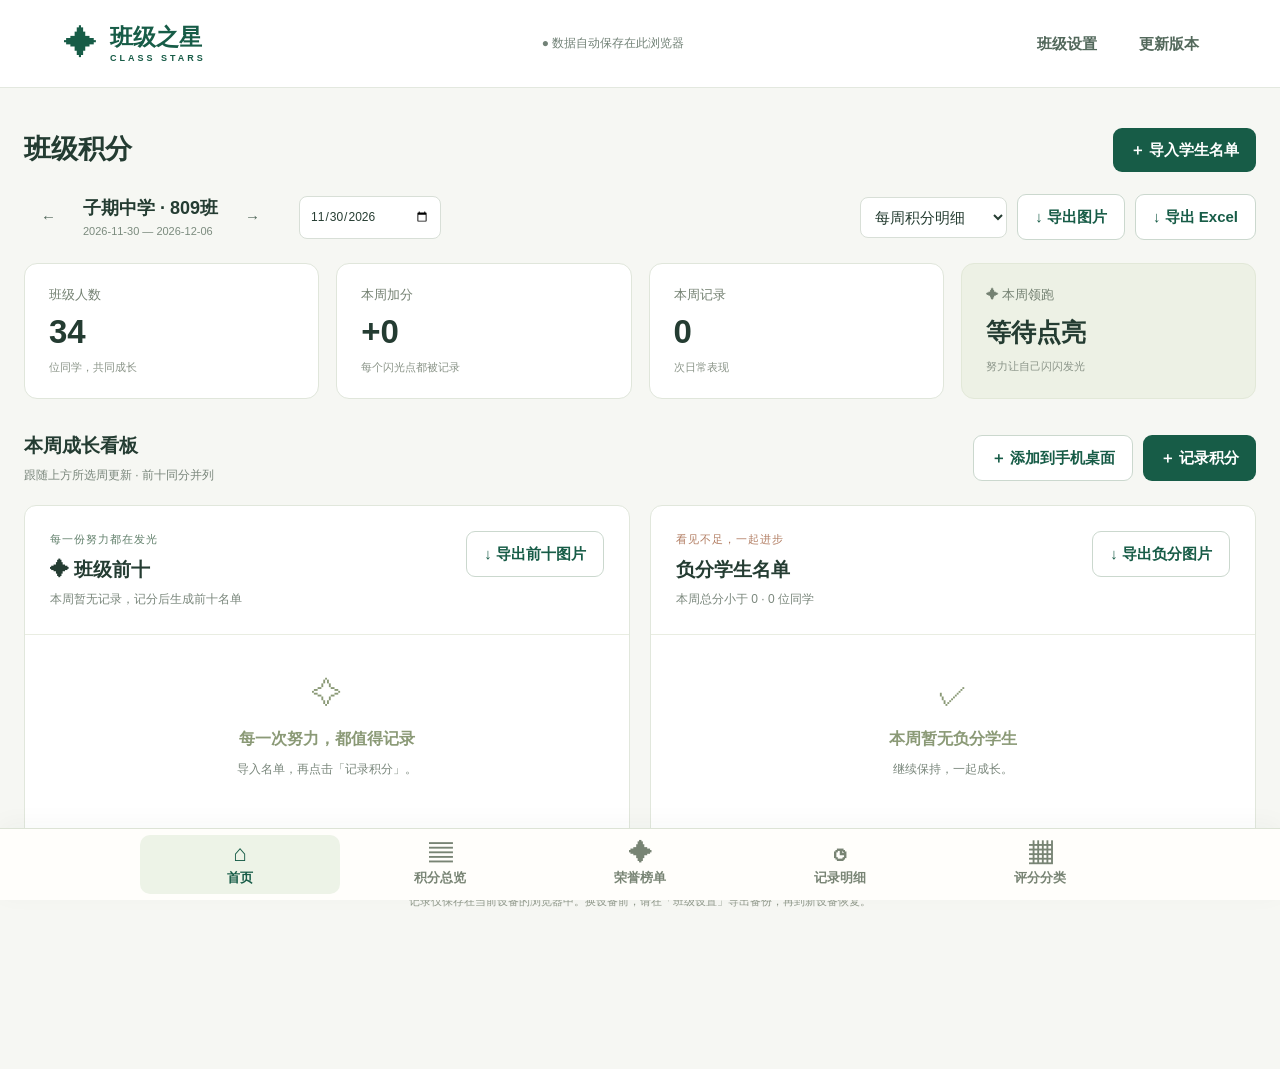
==== index.html @ a53650b5 "Refresh legacy installed pages when new worker activates" ====
<!doctype html>
<html lang="zh-CN"><head><meta charset="utf-8"><meta name="viewport" content="width=device-width, initial-scale=1, viewport-fit=cover"><meta name="theme-color" content="#175c47"><meta name="apple-mobile-web-app-capable" content="yes"><meta name="apple-mobile-web-app-status-bar-style" content="default"><link rel="manifest" href="manifest.webmanifest"><link rel="apple-touch-icon" href="icon-192.png"><link rel="icon" type="image/png" href="icon-192.png"><title>班级之星 · 每一份努力，都值得被看见</title><link rel="stylesheet" href="style.css?v=20261024-ios-update"></head><body>
<div id="pullUpdateHint" role="status" aria-live="polite" hidden>↓ 下拉更新</div><header><a class="brand" href="#">✦ <span>班级之星<small>CLASS STARS</small></span></a><div class="local">● 数据自动保存在此浏览器</div><div class="header-actions"><button id="settingsBtn" class="quiet">班级设置</button><button id="updateBtn" class="quiet" type="button" title="联网更新网站，保留本地名单与积分">更新版本</button></div></header>
<main><section class="intro intro-compact"><h1>班级积分</h1><button id="importBtn">＋ 导入学生名单</button></section>
<section class="toolbar"><div class="weekcontrol"><button id="prevWeek" class="quiet" aria-label="上一周">←</button><div><strong id="weekTitle"></strong><small id="weekRange"></small></div><button id="nextWeek" class="quiet" aria-label="下一周">→</button><input id="weekDate" type="date" aria-label="选择本周任意日期"></div><div class="exportgroup"><select id="exportType" aria-label="导出内容"><option value="table">每周积分明细</option><option value="stars">班级之星荣誉榜</option><option value="top">班级前十名单</option><option value="negative">负分学生名单</option></select><button id="exportBtn" class="outline">↓ 导出图片</button><button id="exportExcelBtn" class="outline">↓ 导出 Excel</button></div></section>


<section id="home" class="home-panel" aria-label="首页"><section class="stats"><article><span>班级人数</span><strong id="studentCount">0</strong><small>位同学，共同成长</small></article><article><span>本周加分</span><strong id="positive">+0</strong><small>每个闪光点都被记录</small></article><article><span>本周记录</span><strong id="recordCount">0</strong><small>次日常表现</small></article><article class="starstat"><span>✦ 本周领跑</span><strong id="leader">等待点亮</strong><small>努力让自己闪闪发光</small></article></section>
<div class="home-heading"><div><h2>本周成长看板</h2><p>跟随上方所选周更新 · 前十同分并列</p></div><div class="home-heading-actions"><button id="installBtn" class="outline">＋ 添加到手机桌面</button><button id="homeRecordBtn">＋ 记录积分</button></div></div>
<div class="home-grid"><article class="panel home-card"><div class="panelhead"><div><div class="eyebrow">每一份努力都在发光</div><h2>✦ 班级前十</h2><p id="topSummary"></p></div><button data-export="top" class="outline">↓ 导出前十图片</button></div><div id="homeTopList" class="home-list"></div></article>
<article class="panel home-card negative-card"><div class="panelhead"><div><div class="eyebrow">看见不足，一起进步</div><h2>负分学生名单</h2><p id="negativeSummary"></p></div><button data-export="negative" class="outline">↓ 导出负分图片</button></div><div id="homeNegativeList" class="home-list"></div></article></div>
</section><section id="scores" class="panel hidden"><div class="panelhead"><div><h2>本周积分表 <span id="rosterBadge"></span></h2><p>点击姓名记分，点击旁边的「改名」修改学生姓名</p></div><div class="actions"><input id="search" placeholder="搜索姓名或学号" aria-label="搜索学生"><button id="addRecordBtn">＋ 记一笔</button></div></div><div class="tablewrap"><table><thead><tr><th>学号</th><th>姓名</th><th>总分</th><th>周一</th><th>周二</th><th>周三</th><th>周四</th><th>周五</th><th>周末</th><th>加分明细</th></tr></thead><tbody id="scoreBody"></tbody></table></div><div id="empty" class="empty"><div>✧</div><h3>从一份名单，开启一周的成长</h3><p>导入 Excel、CSV，或直接粘贴学生名单。</p><button id="emptyImport">导入第一份名单</button><button id="demoBtn" class="quiet">先体验示例</button></div><footer>总分 = 本周所有加分与扣分之和 · 每周从 0 分开始，历史记录保留</footer></section>
<section id="ranking" class="panel hidden"><div class="panelhead"><div><h2>✦ 每周闪光时刻</h2><p>按总分评选，同分并列，获奖人数可在班级设置中调整。</p></div></div><div id="rankList" class="ranklist"></div></section>
<section id="history" class="panel hidden"><div class="panelhead"><div><h2>每一笔，都有迹可循</h2><p>本周全部记录；录入有误时可以删除后重新填写。</p></div></div><div id="historyList"></div></section>
<section id="rules" class="panel hidden"><div class="panelhead"><div><h2>让每次记录都有依据</h2><p>以下为建议分类，图片中不明确的简称未作推断。您可以自由修改。</p></div><button id="newRule">＋ 添加分类</button></div><div id="ruleList" class="rulelist"></div></section>
<nav class="bottom-nav" aria-label="主导航"><button class="active" data-tab="home" aria-current="page"><span aria-hidden="true">⌂</span>首页</button><button data-tab="scores"><span aria-hidden="true">▤</span>积分总览</button><button data-tab="ranking"><span aria-hidden="true">✦</span>荣誉榜单</button><button data-tab="history"><span aria-hidden="true">◷</span>记录明细</button><button data-tab="rules"><span aria-hidden="true">▦</span>评分分类</button></nav><p class="footnote">班级之星 · 让优秀被看见，让进步被鼓励<br>记录仅保存在当前设备的浏览器中。换设备前，请在「班级设置」导出备份，再到新设备恢复。</p></main>
<dialog id="importDialog"><form method="dialog"><div class="modalhead"><h2>导入学生名单</h2><button class="quiet" value="cancel" aria-label="关闭">✕</button></div></form><p>支持 .xlsx、.csv、.txt；前两列为「学号、姓名」。也可每行只写一个姓名，自动生成学号。</p><label class="filebox">↑ 选择名单文件<input id="rosterFile" type="file" accept=".xlsx,.csv,.txt"></label><button id="templateBtn" class="quiet">下载 CSV 模板（Excel 可打开）</button><label>或直接粘贴名单<textarea id="rosterText" rows="7" placeholder="学号,姓名&#10;1,张同学&#10;2,李同学"></textarea></label><div id="importPreview" class="hint">相同学号、姓名将跳过；相同学号不同姓名会提示冲突。</div><button id="confirmImport" class="full">确认导入（追加名单）</button></dialog>
<dialog id="recordDialog"><form id="recordForm"><div class="modalhead"><h2>记录一次成长</h2><button type="button" class="quiet close">✕</button></div><label>学生<select id="recordStudent" required></select></label><div class="formrow"><label>记录日期<input id="recordDate" type="date" required></label><label>评分分类<select id="recordRule" required></select></label></div><label>分数（正数加分，负数扣分）<input id="recordPoints" type="number" min="-100" max="100" step="1" required></label><label>备注（可选）<input id="recordNote" maxlength="100" placeholder="例如：主动帮助同学整理教室"></label><button class="full" type="submit">保存记录</button></form></dialog>
<dialog id="settingsDialog"><form id="settingsForm"><div class="modalhead"><h2>班级设置与备份</h2><button type="button" class="quiet close">✕</button></div><label>班级名称<input id="className" maxlength="30" required></label><label>导出表格标题（可选）<input id="tableTitle" maxlength="50" placeholder="班级之星评比（第7周）"></label><label>本周获奖名额（同分并列，可能多于名额）<input id="winnerCount" type="number" min="1" max="100" required></label><button type="submit" class="full">保存设置</button></form><hr><h3>默认学生名单</h3><p>已内置班级 34 位学生。按学号更新姓名、补充缺少学生，保留已有积分和名单外学生。</p><button id="applyDefaultsBtn" type="button" class="outline">应用默认名单（保留积分）</button><hr><h3>把成长记录好好保存</h3><p>备份包含学生、分类和全部历史记录。恢复备份会替换当前浏览器的数据。</p><div class="actions"><button id="backupBtn" class="outline">导出备份</button><label class="button outline">恢复备份<input id="restoreFile" type="file" accept=".json" hidden></label></div></dialog>
<dialog id="ruleDialog"><form id="ruleForm"><div class="modalhead"><h2>评分分类</h2><button type="button" class="quiet close">✕</button></div><input type="hidden" id="ruleId"><label>分类名称<input id="ruleName" required maxlength="20"></label><label>表格简称<input id="ruleShort" required maxlength="6"></label><label>默认分数<input id="rulePoints" type="number" min="-100" max="100" step="1" required></label><button class="full">保存分类</button></form></dialog>
<dialog id="renameDialog"><form id="renameForm"><div class="modalhead"><h2>修改学生姓名</h2><button type="button" class="quiet close" aria-label="关闭改名">✕</button></div><input id="renameId" type="hidden"><p id="renameStudentInfo"></p><label>新姓名<input id="renameName" maxlength="30" required autocomplete="off"></label><p class="hint">只修改姓名，学号与全部历史积分记录保留。</p><button class="full" type="submit">保存姓名</button></form></dialog><dialog id="installDialog" aria-labelledby="installTitle"><div class="modalhead"><h2 id="installTitle">添加到手机桌面</h2><button type="button" class="quiet close" aria-label="关闭安装指引">×</button></div><button id="installNativeBtn" class="full" hidden>安装班级之星</button><p id="installHint">安装后，可从手机桌面直接打开。首次联网加载后支持离线使用。</p><h3>iPhone / iPad</h3><p>在 Safari 打开本站 → 点击「分享」→「添加到主屏幕」→「添加」。部分新版浏览器也在分享菜单中提供此入口。</p><h3>安卓手机</h3><p>在 Chrome 或 Edge 打开本站，点击上方安装按钮；如果没有安装按钮，打开浏览器菜单，选择「安装应用」或「添加到主屏幕」。微信内请先选择「在浏览器打开」。</p><p class="hint">本地数据不会自动跨浏览器同步；如安装后名单或积分为空，请从原浏览器导出备份，再在桌面应用中恢复。</p></dialog><dialog id="imageDialog" aria-labelledby="imageDialogTitle"><div class="image-dialog-header"><h2 id="imageDialogTitle">图片已生成</h2><button id="imageCloseBtn" type="button" aria-label="关闭导出窗口" title="关闭">×</button></div><div class="image-dialog-content"><p>点击下载；手机也可以长按图片保存。</p><a id="imageDownload" class="button" download="班级之星.png">下载 PNG 图片</a><div id="imagePages"></div></div></dialog><div id="toast" role="status"></div><script src="core.js?v=20261024-ios-update"></script><script src="app.js?v=20261024-ios-update"></script></body></html>
---- style.css ----
*{box-sizing:border-box}body{margin:0;background:#f6f7f3;color:#243c32;font:15px/1.6 -apple-system,BlinkMacSystemFont,"Segoe UI","Microsoft YaHei",sans-serif}button,input,select,textarea{font:inherit}button,.button{border:0;border-radius:9px;padding:10px 17px;background:#175c47;color:white;cursor:pointer;text-decoration:none;display:inline-block;font-weight:600}button:hover,.button:hover{filter:brightness(.94)}button:focus-visible,a:focus-visible{outline:3px solid #d1ac4e;outline-offset:3px}button.quiet{background:transparent;color:#52685b}.outline{background:white;color:#175c47;border:1px solid #cbd8ce}input,select,textarea{border:1px solid #d8dfd7;background:white;color:#263d32;border-radius:8px;padding:10px;max-width:100%}input:focus,textarea:focus,select:focus{outline:2px solid #77a58f}header{height:88px;display:flex;align-items:center;gap:30px;background:#fff;border-bottom:1px solid #e3e8df;padding:0 max(5%,calc((100vw - 1320px)/2))}.brand{font-size:34px;color:#175c47;display:flex;align-items:center;gap:12px;text-decoration:none;line-height:1.3}.brand span{font-size:23px;font-weight:750;white-space:nowrap}.brand small{font-size:9px;display:block;letter-spacing:3px}.local{margin-left:auto;font-size:12px;color:#728277}main{max-width:1320px;margin:auto;padding:40px 24px}.intro{display:flex;justify-content:space-between;align-items:center;gap:16px;margin-bottom:30px}.eyebrow{font-size:12px;letter-spacing:2px;color:#62806c}h1{font-size:34px;letter-spacing:-1px;line-height:1.4;margin:10px 0}h1 span{color:#bb9848;margin-left:20px}p{color:#7a877c;margin:5px 0 12px}.toolbar{display:flex;align-items:center;justify-content:space-between;margin-bottom:23px;gap:14px}.weekcontrol,.exportgroup,.actions{display:flex;align-items:center;gap:10px}.weekcontrol strong{display:block;font-size:18px}.weekcontrol small{display:block;color:#7b8b7e;font-size:11px}.weekcontrol input{width:142px;font-size:12px;margin-left:12px}.stats{display:grid;grid-template-columns:repeat(4,1fr);gap:17px;margin-bottom:32px}.stats article{border:1px solid #e0e6db;background:white;border-radius:13px;padding:21px 24px;display:flex;flex-direction:column}.stats span{font-size:13px;color:#748172}.stats strong{font-size:33px;line-height:1.6}.stats small{color:#8a9488;font-size:11px}.stats .starstat{background:#edf1e5;border-color:#e2e8d8}.starstat strong{font-size:25px;padding:6px 0}nav{display:flex;gap:25px;margin-bottom:0;border-bottom:1px solid #dce3d6}nav button{background:none;color:#7a8678;border-radius:0;padding:14px 3px;border-bottom:3px solid transparent}nav button.active{color:#175c47;border-bottom-color:#175c47}.panel{background:white;border:1px solid #e1e7dc;border-radius:0 0 12px 12px;min-height:330px;overflow:hidden}.panelhead{padding:25px;display:flex;align-items:center;justify-content:space-between;gap:14px}h2{font-size:19px;margin:0 0 5px}.panelhead p{font-size:12px;margin:0}.panelhead input{width:195px;font-size:13px}h2 span{font-size:11px;font-weight:400;color:#849080;margin-left:8px}.tablewrap{overflow:auto}table{border-collapse:collapse;width:100%;font-size:13px;min-width:930px;text-align:left}th{background:#f5f7f1;color:#7b8878;font-size:12px;white-space:nowrap;font-weight:500}th,td{padding:15px 13px;border-bottom:1px solid #eef0e9}td:first-child{color:#8b9387}td:nth-child(2){white-space:nowrap}td:nth-child(3){font-size:17px;font-weight:700;background:#f8faf4}.score-name{background:transparent;padding:0;color:#2c4938}.plus{color:#278361}.minus{color:#c06d54}.event{display:block;font-size:11px;max-width:170px}.empty{text-align:center;padding:40px 15px 60px}.empty>div{font-size:46px;color:#bd9e4b}.empty h3{font-size:18px}.empty p{font-size:13px;margin-bottom:23px}footer{font-size:11px;color:#8b9684;padding:17px 25px}.footnote{text-align:center;margin:27px 0;font-size:11px;line-height:2;color:#90998b}.hidden{display:none!important}.ranklist{display:grid;grid-template-columns:repeat(3,1fr);gap:18px;padding:0 25px 25px}.rankcard{padding:25px;background:#f6f7ef;border:1px solid #e7e8d7;border-radius:12px}.rankcard .medal{color:#b28e35;font-size:25px}.rankcard strong{display:block;font-size:23px}.rankcard small{color:#85917c}.historyrow{padding:16px 25px;border-top:1px solid #eef0e9;display:flex;align-items:center;gap:12px}.historyrow .detail{flex:1}.historyrow small{display:block;color:#87907e}.rulelist{display:grid;grid-template-columns:repeat(3,1fr);gap:13px;padding:0 25px 25px}.rulecard{border:1px solid #e1e6d8;padding:15px;border-radius:9px;display:flex;justify-content:space-between;align-items:center}.rulecard small{display:block;color:#7d8974}dialog{border:1px solid #dce3d5;border-radius:17px;padding:28px;width:min(520px,calc(100% - 24px));color:#2c4233;box-shadow:0 20px 90px #142b3133;max-height:90dvh;overflow:auto}dialog::backdrop{background:#14281c66;backdrop-filter:blur(3px)}dialog p{font-size:13px}.modalhead{display:flex;align-items:center;justify-content:space-between;margin-bottom:16px}label{display:block;font-size:13px;margin-bottom:15px}label input:not([type=file]),label select,label textarea{display:block;width:100%;margin-top:6px}.formrow{display:grid;grid-template-columns:1fr 1fr;gap:12px}.full{width:100%;margin-top:12px}.filebox{border:1px dashed #9cb09b;background:#f4f7ef;padding:20px;border-radius:10px;color:#175c47}.filebox input{display:block;margin-top:8px;width:100%;font-size:12px}.hint{font-size:12px;color:#7d8c73}hr{border:0;border-top:1px solid #e1e7dc;margin:25px 0}#toast{position:fixed;bottom:24px;left:50%;transform:translateX(-50%);background:#203f30;color:white;padding:13px 22px;border-radius:10px;display:none;z-index:20;font-size:13px;max-width:90%}#imageDialog{width:min(1000px,calc(100% - 24px))}#imagePages img{display:block;width:100%;margin:18px 0;border:1px solid #e3e8dd}#imagePages a{display:inline-block;margin-bottom:12px;color:#175c47}@media(max-width:760px){header{height:72px;padding:0 18px;gap:10px}.brand{font-size:28px}.brand span{font-size:19px}.local{display:none}header>button{margin-left:auto}main{padding:26px 14px}.intro{align-items:flex-start;flex-direction:column}h1{font-size:27px}.intro>button{width:100%}.toolbar{align-items:stretch;flex-direction:column}.weekcontrol{justify-content:space-between}.weekcontrol input{margin-left:0;width:134px}.exportgroup>*{flex:1}.stats{grid-template-columns:1fr 1fr;gap:10px;margin-bottom:18px}.stats article{padding:16px}.stats strong{font-size:28px}.starstat strong{font-size:21px}nav{justify-content:space-between;gap:8px}nav button{font-size:13px}.panelhead{padding:20px 16px;align-items:stretch;flex-direction:column}.panelhead .actions input{flex:1;min-width:0}.actions>button{white-space:nowrap}th,td{padding:12px 10px}.ranklist,.rulelist{grid-template-columns:1fr;padding:0 16px 16px}.historyrow{padding:14px 16px;font-size:13px}.footnote{font-size:10px}dialog{padding:20px}}

/* Bottom navigation and weekly homepage */
body{padding-bottom:calc(90px + env(safe-area-inset-bottom,0px))}.panel{border-radius:12px}.bottom-nav{position:fixed;bottom:0;left:0;right:0;z-index:8;display:grid;grid-template-columns:repeat(5,minmax(0,1fr));gap:0;background:#fffefb;border:0;border-top:1px solid #dce3d6;box-shadow:0 -5px 24px #263d3209;padding:6px max(14px,calc((100vw - 1000px)/2)) calc(6px + env(safe-area-inset-bottom,0px));margin:0}.bottom-nav button{display:flex;flex-direction:column;align-items:center;gap:1px;border:0;border-radius:10px;font-size:13px;min-height:58px;padding:5px 2px;white-space:nowrap;color:#788474}.bottom-nav button span{font-size:23px;line-height:1.2}.bottom-nav button.active{background:#edf3e7;color:#175c47;border:0}.home-heading{display:flex;align-items:center;justify-content:space-between;gap:12px;margin-bottom:20px}.home-heading p{font-size:12px;margin:0}.home-grid{display:grid;grid-template-columns:1fr 1fr;gap:20px}.home-card .panelhead{align-items:flex-start;flex-wrap:wrap;border-bottom:1px solid #e9ede2}.home-card h2{margin-top:6px}.home-card .eyebrow{letter-spacing:1px;font-size:11px}.negative-card .eyebrow{color:#b17c61}.home-list{padding:0 24px 14px}.home-student{display:flex;align-items:center;gap:16px;padding:15px 0;border-bottom:1px solid #eef0e7}.home-student:last-child{border:0}.home-student>div{min-width:0;flex:1}.home-student>div strong{display:block;overflow-wrap:anywhere}.home-student small{display:block;font-size:11px;color:#8a9480;font-weight:400}.list-position{font-size:17px;font-weight:700;color:#ac8c40;min-width:27px}.list-score{font-size:25px;display:flex;align-items:baseline;gap:5px}.home-empty{text-align:center;padding:35px 10px;color:#8b9a77;font-size:30px}.home-empty h3{font-size:16px;margin:8px 0}.home-empty p{font-size:12px}.rename-link{display:block;background:none;color:#77906c;font-size:11px;font-weight:400;padding:4px 0;min-height:30px}.home-heading button{white-space:nowrap}#toast{bottom:calc(92px + env(safe-area-inset-bottom,0px))}dialog button{min-height:42px}
@media(max-width:760px){.home-grid{grid-template-columns:1fr;gap:16px}.home-heading{align-items:flex-start}.home-heading h2{font-size:18px}.home-heading button{font-size:13px;padding:10px 12px}.home-card .panelhead{flex-direction:row;align-items:flex-start}.home-card .panelhead button{font-size:12px;padding:9px 12px}.home-list{padding:0 17px 12px}.bottom-nav button{font-size:11px}.bottom-nav button span{font-size:22px}input,select,textarea{font-size:16px}.weekcontrol{flex-wrap:wrap;gap:5px}.weekcontrol>div{flex:1;min-width:0}.weekcontrol strong{font-size:16px;overflow-wrap:anywhere}.weekcontrol input{width:133px;min-height:42px}.exportgroup select{min-width:0}.stats strong{overflow-wrap:anywhere}.formrow{grid-template-columns:1fr}header .quiet{font-size:13px}.panelhead .actions{flex-wrap:wrap}.panelhead .actions input{width:100%;flex-basis:100%}.home-card .panelhead p{max-width:250px}}
@media(max-width:380px){.weekcontrol input{width:100%;margin-top:7px}.home-card .panelhead{flex-direction:column}.intro h1{font-size:24px}.bottom-nav{padding-left:6px;padding-right:6px}.stats article{padding:12px}}
/* Keep the export close button visible while long result images scroll. */
#imageDialog{padding:0;overflow:hidden;max-height:90vh;max-height:90dvh}
#imageDialog[open]{display:flex;flex-direction:column}
.image-dialog-header{display:flex;align-items:center;justify-content:space-between;gap:16px;flex:none;padding:12px 16px 12px 24px;background:#fffefb;border-bottom:1px solid #dce3d6}
.image-dialog-header h2{margin:0;min-width:0}
#imageCloseBtn{display:flex;align-items:center;justify-content:center;flex:none;width:44px;height:44px;min-width:44px;padding:0;background:#edf2e7;color:#244632;border:1px solid #d4dfcc;border-radius:50%;font-size:30px;line-height:1;touch-action:manipulation}
#imageCloseBtn:hover{background:#dce7d3}
.image-dialog-content{padding:20px 24px;min-height:0;overflow-y:auto;overscroll-behavior:contain;-webkit-overflow-scrolling:touch}
@media(max-width:760px){.image-dialog-header{padding:10px 12px 10px 18px}.image-dialog-content{padding:16px}.image-dialog-header h2{font-size:18px}}

.home-heading-actions{display:flex;gap:10px;flex-wrap:wrap;justify-content:flex-end}.home-heading-actions button{white-space:normal}#installNativeBtn[hidden]{display:none}#installDialog h3{font-size:15px;margin:18px 0 6px}#installDialog p{line-height:1.8}@media(max-width:760px){.home-heading{flex-wrap:wrap}.home-heading-actions{width:100%;display:grid;grid-template-columns:1fr 1fr}.home-heading-actions button{font-size:13px;padding:10px 8px}}
.intro-compact{margin-bottom:22px}.intro-compact h1{font-size:27px;margin:0;letter-spacing:0}@media(max-width:760px){.intro-compact{flex-direction:row;align-items:center;gap:12px}.intro-compact h1{font-size:23px;white-space:nowrap}.intro-compact>button{width:auto;padding:10px 12px;font-size:13px}}

.exportgroup{flex-wrap:wrap}.exportgroup button{white-space:nowrap}button:disabled{opacity:.6;cursor:wait}@media(max-width:760px){.exportgroup select{flex-basis:100%;width:100%}.exportgroup button{flex:1}}

.header-actions{display:flex;align-items:center;gap:8px;margin-left:auto;flex-shrink:0}.header-actions button{white-space:nowrap;min-height:44px}@media(max-width:760px){header{gap:6px;padding:0 12px}.header-actions{gap:0}.header-actions button{font-size:12px;padding:8px}.brand{gap:6px}.brand span{font-size:18px}}

html{overscroll-behavior-y:contain}#pullUpdateHint{position:fixed;top:max(12px,env(safe-area-inset-top));left:50%;transform:translateX(-50%);z-index:25;padding:10px 20px;border:1px solid #d8dfd7;border-radius:24px;background:#fff;color:#175c47;box-shadow:0 3px 15px #203f3020;font-size:14px;pointer-events:none;white-space:nowrap}#pullUpdateHint[hidden]{display:none}
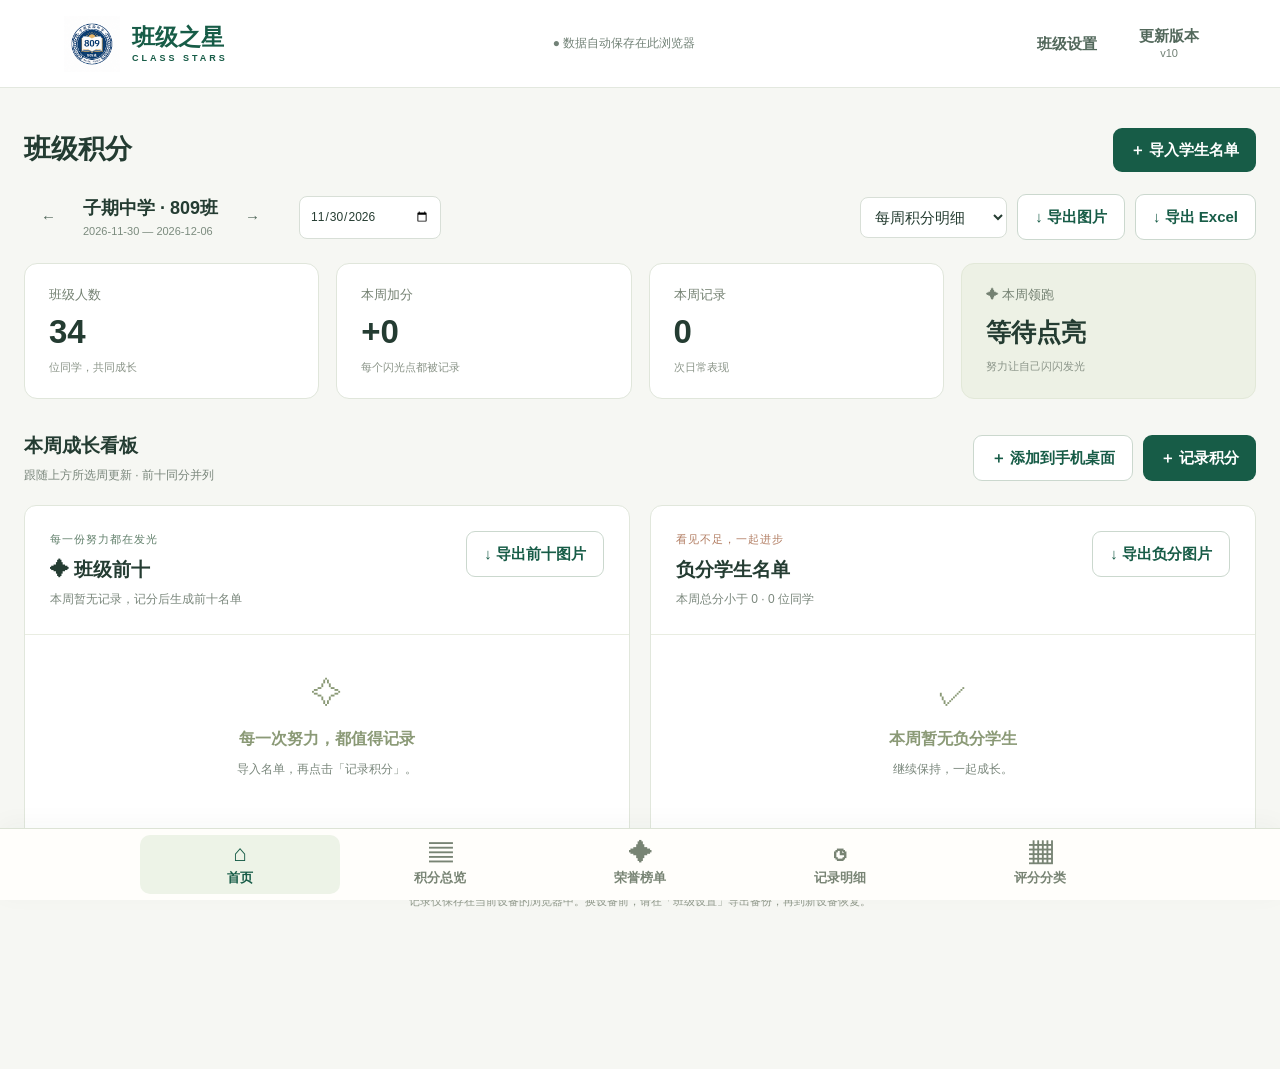
==== commit ef27301c: "Replace branding with class 809 emblem and display v10" ====
--- a/index.html
+++ b/index.html
@@ -1,6 +1,6 @@
 <!doctype html>
-<html lang="zh-CN"><head><meta charset="utf-8"><meta name="viewport" content="width=device-width, initial-scale=1, viewport-fit=cover"><meta name="theme-color" content="#175c47"><meta name="apple-mobile-web-app-capable" content="yes"><meta name="apple-mobile-web-app-status-bar-style" content="default"><link rel="manifest" href="manifest.webmanifest"><link rel="apple-touch-icon" href="icon-192.png"><link rel="icon" type="image/png" href="icon-192.png"><title>班级之星 · 每一份努力，都值得被看见</title><link rel="stylesheet" href="style.css?v=20261024-ios-update"></head><body>
-<div id="pullUpdateHint" role="status" aria-live="polite" hidden>↓ 下拉更新</div><header><a class="brand" href="#">✦ <span>班级之星<small>CLASS STARS</small></span></a><div class="local">● 数据自动保存在此浏览器</div><div class="header-actions"><button id="settingsBtn" class="quiet">班级设置</button><button id="updateBtn" class="quiet" type="button" title="联网更新网站，保留本地名单与积分">更新版本</button></div></header>
+<html lang="zh-CN"><head><meta charset="utf-8"><meta name="viewport" content="width=device-width, initial-scale=1, viewport-fit=cover"><meta name="theme-color" content="#175c47"><meta name="apple-mobile-web-app-capable" content="yes"><meta name="apple-mobile-web-app-status-bar-style" content="default"><link rel="manifest" href="manifest.webmanifest?v=v10"><link rel="apple-touch-icon" sizes="180x180" href="apple-touch-icon.png?v=v10"><link rel="icon" type="image/png" sizes="32x32" href="favicon.png?v=v10"><title>班级之星 · 每一份努力，都值得被看见</title><link rel="stylesheet" href="style.css?v=v10"></head><body>
+<div id="pullUpdateHint" role="status" aria-live="polite" hidden>↓ 下拉更新</div><header><a class="brand" href="#"><img class="brand-logo" src="icon-192.png?v=v10" width="56" height="56" alt="809班班徽"><span>班级之星<small>CLASS STARS</small></span></a><div class="local">● 数据自动保存在此浏览器</div><div class="header-actions"><button id="settingsBtn" class="quiet">班级设置</button><button id="updateBtn" class="quiet" type="button" title="联网更新网站，保留本地名单与积分"><span id="updateLabel">更新版本</span><small class="app-version">v10</small></button></div></header>
 <main><section class="intro intro-compact"><h1>班级积分</h1><button id="importBtn">＋ 导入学生名单</button></section>
 <section class="toolbar"><div class="weekcontrol"><button id="prevWeek" class="quiet" aria-label="上一周">←</button><div><strong id="weekTitle"></strong><small id="weekRange"></small></div><button id="nextWeek" class="quiet" aria-label="下一周">→</button><input id="weekDate" type="date" aria-label="选择本周任意日期"></div><div class="exportgroup"><select id="exportType" aria-label="导出内容"><option value="table">每周积分明细</option><option value="stars">班级之星荣誉榜</option><option value="top">班级前十名单</option><option value="negative">负分学生名单</option></select><button id="exportBtn" class="outline">↓ 导出图片</button><button id="exportExcelBtn" class="outline">↓ 导出 Excel</button></div></section>
 
@@ -18,4 +18,4 @@
 <dialog id="recordDialog"><form id="recordForm"><div class="modalhead"><h2>记录一次成长</h2><button type="button" class="quiet close">✕</button></div><label>学生<select id="recordStudent" required></select></label><div class="formrow"><label>记录日期<input id="recordDate" type="date" required></label><label>评分分类<select id="recordRule" required></select></label></div><label>分数（正数加分，负数扣分）<input id="recordPoints" type="number" min="-100" max="100" step="1" required></label><label>备注（可选）<input id="recordNote" maxlength="100" placeholder="例如：主动帮助同学整理教室"></label><button class="full" type="submit">保存记录</button></form></dialog>
 <dialog id="settingsDialog"><form id="settingsForm"><div class="modalhead"><h2>班级设置与备份</h2><button type="button" class="quiet close">✕</button></div><label>班级名称<input id="className" maxlength="30" required></label><label>导出表格标题（可选）<input id="tableTitle" maxlength="50" placeholder="班级之星评比（第7周）"></label><label>本周获奖名额（同分并列，可能多于名额）<input id="winnerCount" type="number" min="1" max="100" required></label><button type="submit" class="full">保存设置</button></form><hr><h3>默认学生名单</h3><p>已内置班级 34 位学生。按学号更新姓名、补充缺少学生，保留已有积分和名单外学生。</p><button id="applyDefaultsBtn" type="button" class="outline">应用默认名单（保留积分）</button><hr><h3>把成长记录好好保存</h3><p>备份包含学生、分类和全部历史记录。恢复备份会替换当前浏览器的数据。</p><div class="actions"><button id="backupBtn" class="outline">导出备份</button><label class="button outline">恢复备份<input id="restoreFile" type="file" accept=".json" hidden></label></div></dialog>
 <dialog id="ruleDialog"><form id="ruleForm"><div class="modalhead"><h2>评分分类</h2><button type="button" class="quiet close">✕</button></div><input type="hidden" id="ruleId"><label>分类名称<input id="ruleName" required maxlength="20"></label><label>表格简称<input id="ruleShort" required maxlength="6"></label><label>默认分数<input id="rulePoints" type="number" min="-100" max="100" step="1" required></label><button class="full">保存分类</button></form></dialog>
-<dialog id="renameDialog"><form id="renameForm"><div class="modalhead"><h2>修改学生姓名</h2><button type="button" class="quiet close" aria-label="关闭改名">✕</button></div><input id="renameId" type="hidden"><p id="renameStudentInfo"></p><label>新姓名<input id="renameName" maxlength="30" required autocomplete="off"></label><p class="hint">只修改姓名，学号与全部历史积分记录保留。</p><button class="full" type="submit">保存姓名</button></form></dialog><dialog id="installDialog" aria-labelledby="installTitle"><div class="modalhead"><h2 id="installTitle">添加到手机桌面</h2><button type="button" class="quiet close" aria-label="关闭安装指引">×</button></div><button id="installNativeBtn" class="full" hidden>安装班级之星</button><p id="installHint">安装后，可从手机桌面直接打开。首次联网加载后支持离线使用。</p><h3>iPhone / iPad</h3><p>在 Safari 打开本站 → 点击「分享」→「添加到主屏幕」→「添加」。部分新版浏览器也在分享菜单中提供此入口。</p><h3>安卓手机</h3><p>在 Chrome 或 Edge 打开本站，点击上方安装按钮；如果没有安装按钮，打开浏览器菜单，选择「安装应用」或「添加到主屏幕」。微信内请先选择「在浏览器打开」。</p><p class="hint">本地数据不会自动跨浏览器同步；如安装后名单或积分为空，请从原浏览器导出备份，再在桌面应用中恢复。</p></dialog><dialog id="imageDialog" aria-labelledby="imageDialogTitle"><div class="image-dialog-header"><h2 id="imageDialogTitle">图片已生成</h2><button id="imageCloseBtn" type="button" aria-label="关闭导出窗口" title="关闭">×</button></div><div class="image-dialog-content"><p>点击下载；手机也可以长按图片保存。</p><a id="imageDownload" class="button" download="班级之星.png">下载 PNG 图片</a><div id="imagePages"></div></div></dialog><div id="toast" role="status"></div><script src="core.js?v=20261024-ios-update"></script><script src="app.js?v=20261024-ios-update"></script></body></html>
+<dialog id="renameDialog"><form id="renameForm"><div class="modalhead"><h2>修改学生姓名</h2><button type="button" class="quiet close" aria-label="关闭改名">✕</button></div><input id="renameId" type="hidden"><p id="renameStudentInfo"></p><label>新姓名<input id="renameName" maxlength="30" required autocomplete="off"></label><p class="hint">只修改姓名，学号与全部历史积分记录保留。</p><button class="full" type="submit">保存姓名</button></form></dialog><dialog id="installDialog" aria-labelledby="installTitle"><div class="modalhead"><h2 id="installTitle">添加到手机桌面</h2><button type="button" class="quiet close" aria-label="关闭安装指引">×</button></div><button id="installNativeBtn" class="full" hidden>安装班级之星</button><p id="installHint">安装后，可从手机桌面直接打开。首次联网加载后支持离线使用。</p><h3>iPhone / iPad</h3><p>在 Safari 打开本站 → 点击「分享」→「添加到主屏幕」→「添加」。部分新版浏览器也在分享菜单中提供此入口。</p><h3>安卓手机</h3><p>在 Chrome 或 Edge 打开本站，点击上方安装按钮；如果没有安装按钮，打开浏览器菜单，选择「安装应用」或「添加到主屏幕」。微信内请先选择「在浏览器打开」。</p><p class="hint">本地数据不会自动跨浏览器同步；如安装后名单或积分为空，请从原浏览器导出备份，再在桌面应用中恢复。</p></dialog><dialog id="imageDialog" aria-labelledby="imageDialogTitle"><div class="image-dialog-header"><h2 id="imageDialogTitle">图片已生成</h2><button id="imageCloseBtn" type="button" aria-label="关闭导出窗口" title="关闭">×</button></div><div class="image-dialog-content"><p>点击下载；手机也可以长按图片保存。</p><a id="imageDownload" class="button" download="班级之星.png">下载 PNG 图片</a><div id="imagePages"></div></div></dialog><div id="toast" role="status"></div><script src="core.js?v=v10"></script><script src="app.js?v=v10"></script></body></html>
--- a/style.css
+++ b/style.css
@@ -22,3 +22,5 @@
 .header-actions{display:flex;align-items:center;gap:8px;margin-left:auto;flex-shrink:0}.header-actions button{white-space:nowrap;min-height:44px}@media(max-width:760px){header{gap:6px;padding:0 12px}.header-actions{gap:0}.header-actions button{font-size:12px;padding:8px}.brand{gap:6px}.brand span{font-size:18px}}
 
 html{overscroll-behavior-y:contain}#pullUpdateHint{position:fixed;top:max(12px,env(safe-area-inset-top));left:50%;transform:translateX(-50%);z-index:25;padding:10px 20px;border:1px solid #d8dfd7;border-radius:24px;background:#fff;color:#175c47;box-shadow:0 3px 15px #203f3020;font-size:14px;pointer-events:none;white-space:nowrap}#pullUpdateHint[hidden]{display:none}
+
+.brand-logo{display:block;width:56px;height:56px;object-fit:contain;flex-shrink:0}.app-version{display:block;font-size:11px;line-height:1.2;font-weight:400;margin-top:2px;color:#718075}#updateBtn{line-height:1.2}@media(max-width:760px){.brand-logo{width:42px;height:42px}.brand{gap:4px}.header-actions button{padding:7px}}
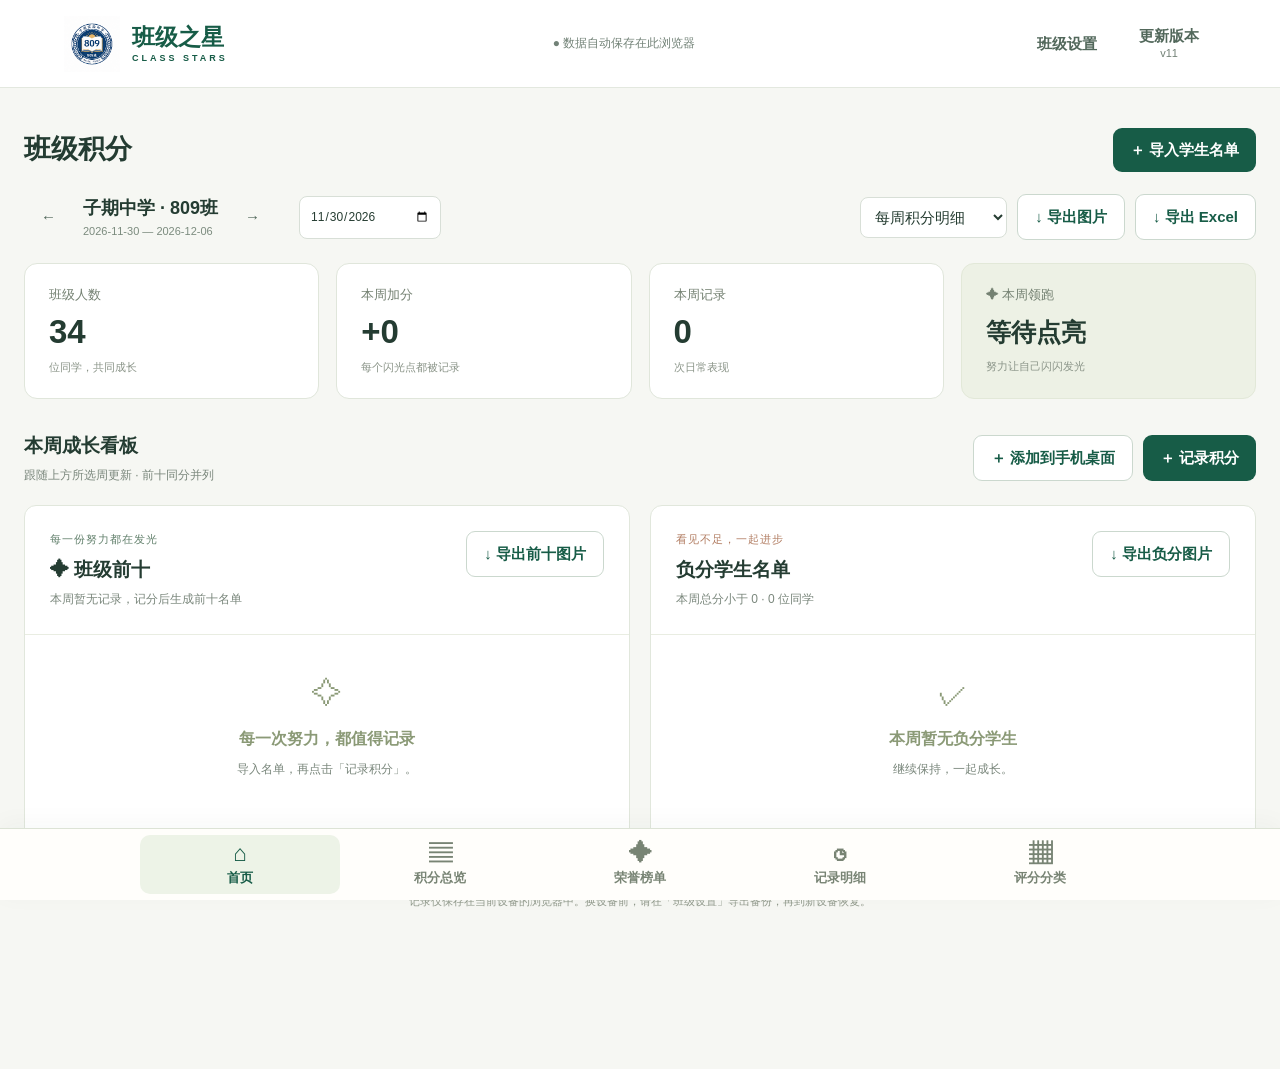
==== commit ebbb45f0: "Add scoring category deletion preserving historical points" ====
--- a/index.html
+++ b/index.html
@@ -1,6 +1,6 @@
 <!doctype html>
-<html lang="zh-CN"><head><meta charset="utf-8"><meta name="viewport" content="width=device-width, initial-scale=1, viewport-fit=cover"><meta name="theme-color" content="#175c47"><meta name="apple-mobile-web-app-capable" content="yes"><meta name="apple-mobile-web-app-status-bar-style" content="default"><link rel="manifest" href="manifest.webmanifest?v=v10"><link rel="apple-touch-icon" sizes="180x180" href="apple-touch-icon.png?v=v10"><link rel="icon" type="image/png" sizes="32x32" href="favicon.png?v=v10"><title>班级之星 · 每一份努力，都值得被看见</title><link rel="stylesheet" href="style.css?v=v10"></head><body>
-<div id="pullUpdateHint" role="status" aria-live="polite" hidden>↓ 下拉更新</div><header><a class="brand" href="#"><img class="brand-logo" src="icon-192.png?v=v10" width="56" height="56" alt="809班班徽"><span>班级之星<small>CLASS STARS</small></span></a><div class="local">● 数据自动保存在此浏览器</div><div class="header-actions"><button id="settingsBtn" class="quiet">班级设置</button><button id="updateBtn" class="quiet" type="button" title="联网更新网站，保留本地名单与积分"><span id="updateLabel">更新版本</span><small class="app-version">v10</small></button></div></header>
+<html lang="zh-CN"><head><meta charset="utf-8"><meta name="viewport" content="width=device-width, initial-scale=1, viewport-fit=cover"><meta name="theme-color" content="#175c47"><meta name="apple-mobile-web-app-capable" content="yes"><meta name="apple-mobile-web-app-status-bar-style" content="default"><link rel="manifest" href="manifest.webmanifest?v=v11"><link rel="apple-touch-icon" sizes="180x180" href="apple-touch-icon.png?v=v11"><link rel="icon" type="image/png" sizes="32x32" href="favicon.png?v=v11"><title>班级之星 · 每一份努力，都值得被看见</title><link rel="stylesheet" href="style.css?v=v11"></head><body>
+<div id="pullUpdateHint" role="status" aria-live="polite" hidden>↓ 下拉更新</div><header><a class="brand" href="#"><img class="brand-logo" src="icon-192.png?v=v11" width="56" height="56" alt="809班班徽"><span>班级之星<small>CLASS STARS</small></span></a><div class="local">● 数据自动保存在此浏览器</div><div class="header-actions"><button id="settingsBtn" class="quiet">班级设置</button><button id="updateBtn" class="quiet" type="button" title="联网更新网站，保留本地名单与积分"><span id="updateLabel">更新版本</span><small class="app-version">v11</small></button></div></header>
 <main><section class="intro intro-compact"><h1>班级积分</h1><button id="importBtn">＋ 导入学生名单</button></section>
 <section class="toolbar"><div class="weekcontrol"><button id="prevWeek" class="quiet" aria-label="上一周">←</button><div><strong id="weekTitle"></strong><small id="weekRange"></small></div><button id="nextWeek" class="quiet" aria-label="下一周">→</button><input id="weekDate" type="date" aria-label="选择本周任意日期"></div><div class="exportgroup"><select id="exportType" aria-label="导出内容"><option value="table">每周积分明细</option><option value="stars">班级之星荣誉榜</option><option value="top">班级前十名单</option><option value="negative">负分学生名单</option></select><button id="exportBtn" class="outline">↓ 导出图片</button><button id="exportExcelBtn" class="outline">↓ 导出 Excel</button></div></section>
 
@@ -12,10 +12,10 @@
 </section><section id="scores" class="panel hidden"><div class="panelhead"><div><h2>本周积分表 <span id="rosterBadge"></span></h2><p>点击姓名记分，点击旁边的「改名」修改学生姓名</p></div><div class="actions"><input id="search" placeholder="搜索姓名或学号" aria-label="搜索学生"><button id="addRecordBtn">＋ 记一笔</button></div></div><div class="tablewrap"><table><thead><tr><th>学号</th><th>姓名</th><th>总分</th><th>周一</th><th>周二</th><th>周三</th><th>周四</th><th>周五</th><th>周末</th><th>加分明细</th></tr></thead><tbody id="scoreBody"></tbody></table></div><div id="empty" class="empty"><div>✧</div><h3>从一份名单，开启一周的成长</h3><p>导入 Excel、CSV，或直接粘贴学生名单。</p><button id="emptyImport">导入第一份名单</button><button id="demoBtn" class="quiet">先体验示例</button></div><footer>总分 = 本周所有加分与扣分之和 · 每周从 0 分开始，历史记录保留</footer></section>
 <section id="ranking" class="panel hidden"><div class="panelhead"><div><h2>✦ 每周闪光时刻</h2><p>按总分评选，同分并列，获奖人数可在班级设置中调整。</p></div></div><div id="rankList" class="ranklist"></div></section>
 <section id="history" class="panel hidden"><div class="panelhead"><div><h2>每一笔，都有迹可循</h2><p>本周全部记录；录入有误时可以删除后重新填写。</p></div></div><div id="historyList"></div></section>
-<section id="rules" class="panel hidden"><div class="panelhead"><div><h2>让每次记录都有依据</h2><p>以下为建议分类，图片中不明确的简称未作推断。您可以自由修改。</p></div><button id="newRule">＋ 添加分类</button></div><div id="ruleList" class="rulelist"></div></section>
+<section id="rules" class="panel hidden"><div class="panelhead"><div><h2>让每次记录都有依据</h2><p>可添加、编辑或删除分类；删除分类会保留历史记录和积分。</p></div><button id="newRule">＋ 添加分类</button></div><div id="ruleList" class="rulelist"></div></section>
 <nav class="bottom-nav" aria-label="主导航"><button class="active" data-tab="home" aria-current="page"><span aria-hidden="true">⌂</span>首页</button><button data-tab="scores"><span aria-hidden="true">▤</span>积分总览</button><button data-tab="ranking"><span aria-hidden="true">✦</span>荣誉榜单</button><button data-tab="history"><span aria-hidden="true">◷</span>记录明细</button><button data-tab="rules"><span aria-hidden="true">▦</span>评分分类</button></nav><p class="footnote">班级之星 · 让优秀被看见，让进步被鼓励<br>记录仅保存在当前设备的浏览器中。换设备前，请在「班级设置」导出备份，再到新设备恢复。</p></main>
 <dialog id="importDialog"><form method="dialog"><div class="modalhead"><h2>导入学生名单</h2><button class="quiet" value="cancel" aria-label="关闭">✕</button></div></form><p>支持 .xlsx、.csv、.txt；前两列为「学号、姓名」。也可每行只写一个姓名，自动生成学号。</p><label class="filebox">↑ 选择名单文件<input id="rosterFile" type="file" accept=".xlsx,.csv,.txt"></label><button id="templateBtn" class="quiet">下载 CSV 模板（Excel 可打开）</button><label>或直接粘贴名单<textarea id="rosterText" rows="7" placeholder="学号,姓名&#10;1,张同学&#10;2,李同学"></textarea></label><div id="importPreview" class="hint">相同学号、姓名将跳过；相同学号不同姓名会提示冲突。</div><button id="confirmImport" class="full">确认导入（追加名单）</button></dialog>
 <dialog id="recordDialog"><form id="recordForm"><div class="modalhead"><h2>记录一次成长</h2><button type="button" class="quiet close">✕</button></div><label>学生<select id="recordStudent" required></select></label><div class="formrow"><label>记录日期<input id="recordDate" type="date" required></label><label>评分分类<select id="recordRule" required></select></label></div><label>分数（正数加分，负数扣分）<input id="recordPoints" type="number" min="-100" max="100" step="1" required></label><label>备注（可选）<input id="recordNote" maxlength="100" placeholder="例如：主动帮助同学整理教室"></label><button class="full" type="submit">保存记录</button></form></dialog>
 <dialog id="settingsDialog"><form id="settingsForm"><div class="modalhead"><h2>班级设置与备份</h2><button type="button" class="quiet close">✕</button></div><label>班级名称<input id="className" maxlength="30" required></label><label>导出表格标题（可选）<input id="tableTitle" maxlength="50" placeholder="班级之星评比（第7周）"></label><label>本周获奖名额（同分并列，可能多于名额）<input id="winnerCount" type="number" min="1" max="100" required></label><button type="submit" class="full">保存设置</button></form><hr><h3>默认学生名单</h3><p>已内置班级 34 位学生。按学号更新姓名、补充缺少学生，保留已有积分和名单外学生。</p><button id="applyDefaultsBtn" type="button" class="outline">应用默认名单（保留积分）</button><hr><h3>把成长记录好好保存</h3><p>备份包含学生、分类和全部历史记录。恢复备份会替换当前浏览器的数据。</p><div class="actions"><button id="backupBtn" class="outline">导出备份</button><label class="button outline">恢复备份<input id="restoreFile" type="file" accept=".json" hidden></label></div></dialog>
 <dialog id="ruleDialog"><form id="ruleForm"><div class="modalhead"><h2>评分分类</h2><button type="button" class="quiet close">✕</button></div><input type="hidden" id="ruleId"><label>分类名称<input id="ruleName" required maxlength="20"></label><label>表格简称<input id="ruleShort" required maxlength="6"></label><label>默认分数<input id="rulePoints" type="number" min="-100" max="100" step="1" required></label><button class="full">保存分类</button></form></dialog>
-<dialog id="renameDialog"><form id="renameForm"><div class="modalhead"><h2>修改学生姓名</h2><button type="button" class="quiet close" aria-label="关闭改名">✕</button></div><input id="renameId" type="hidden"><p id="renameStudentInfo"></p><label>新姓名<input id="renameName" maxlength="30" required autocomplete="off"></label><p class="hint">只修改姓名，学号与全部历史积分记录保留。</p><button class="full" type="submit">保存姓名</button></form></dialog><dialog id="installDialog" aria-labelledby="installTitle"><div class="modalhead"><h2 id="installTitle">添加到手机桌面</h2><button type="button" class="quiet close" aria-label="关闭安装指引">×</button></div><button id="installNativeBtn" class="full" hidden>安装班级之星</button><p id="installHint">安装后，可从手机桌面直接打开。首次联网加载后支持离线使用。</p><h3>iPhone / iPad</h3><p>在 Safari 打开本站 → 点击「分享」→「添加到主屏幕」→「添加」。部分新版浏览器也在分享菜单中提供此入口。</p><h3>安卓手机</h3><p>在 Chrome 或 Edge 打开本站，点击上方安装按钮；如果没有安装按钮，打开浏览器菜单，选择「安装应用」或「添加到主屏幕」。微信内请先选择「在浏览器打开」。</p><p class="hint">本地数据不会自动跨浏览器同步；如安装后名单或积分为空，请从原浏览器导出备份，再在桌面应用中恢复。</p></dialog><dialog id="imageDialog" aria-labelledby="imageDialogTitle"><div class="image-dialog-header"><h2 id="imageDialogTitle">图片已生成</h2><button id="imageCloseBtn" type="button" aria-label="关闭导出窗口" title="关闭">×</button></div><div class="image-dialog-content"><p>点击下载；手机也可以长按图片保存。</p><a id="imageDownload" class="button" download="班级之星.png">下载 PNG 图片</a><div id="imagePages"></div></div></dialog><div id="toast" role="status"></div><script src="core.js?v=v10"></script><script src="app.js?v=v10"></script></body></html>
+<dialog id="renameDialog"><form id="renameForm"><div class="modalhead"><h2>修改学生姓名</h2><button type="button" class="quiet close" aria-label="关闭改名">✕</button></div><input id="renameId" type="hidden"><p id="renameStudentInfo"></p><label>新姓名<input id="renameName" maxlength="30" required autocomplete="off"></label><p class="hint">只修改姓名，学号与全部历史积分记录保留。</p><button class="full" type="submit">保存姓名</button></form></dialog><dialog id="installDialog" aria-labelledby="installTitle"><div class="modalhead"><h2 id="installTitle">添加到手机桌面</h2><button type="button" class="quiet close" aria-label="关闭安装指引">×</button></div><button id="installNativeBtn" class="full" hidden>安装班级之星</button><p id="installHint">安装后，可从手机桌面直接打开。首次联网加载后支持离线使用。</p><h3>iPhone / iPad</h3><p>在 Safari 打开本站 → 点击「分享」→「添加到主屏幕」→「添加」。部分新版浏览器也在分享菜单中提供此入口。</p><h3>安卓手机</h3><p>在 Chrome 或 Edge 打开本站，点击上方安装按钮；如果没有安装按钮，打开浏览器菜单，选择「安装应用」或「添加到主屏幕」。微信内请先选择「在浏览器打开」。</p><p class="hint">本地数据不会自动跨浏览器同步；如安装后名单或积分为空，请从原浏览器导出备份，再在桌面应用中恢复。</p></dialog><dialog id="imageDialog" aria-labelledby="imageDialogTitle"><div class="image-dialog-header"><h2 id="imageDialogTitle">图片已生成</h2><button id="imageCloseBtn" type="button" aria-label="关闭导出窗口" title="关闭">×</button></div><div class="image-dialog-content"><p>点击下载；手机也可以长按图片保存。</p><a id="imageDownload" class="button" download="班级之星.png">下载 PNG 图片</a><div id="imagePages"></div></div></dialog><div id="toast" role="status"></div><script src="core.js?v=v11"></script><script src="app.js?v=v11"></script></body></html>
--- a/style.css
+++ b/style.css
@@ -24,3 +24,5 @@
 html{overscroll-behavior-y:contain}#pullUpdateHint{position:fixed;top:max(12px,env(safe-area-inset-top));left:50%;transform:translateX(-50%);z-index:25;padding:10px 20px;border:1px solid #d8dfd7;border-radius:24px;background:#fff;color:#175c47;box-shadow:0 3px 15px #203f3020;font-size:14px;pointer-events:none;white-space:nowrap}#pullUpdateHint[hidden]{display:none}
 
 .brand-logo{display:block;width:56px;height:56px;object-fit:contain;flex-shrink:0}.app-version{display:block;font-size:11px;line-height:1.2;font-weight:400;margin-top:2px;color:#718075}#updateBtn{line-height:1.2}@media(max-width:760px){.brand-logo{width:42px;height:42px}.brand{gap:4px}.header-actions button{padding:7px}}
+
+.rule-actions{display:flex;gap:4px;flex-shrink:0}.rule-actions button{min-width:44px;min-height:44px;padding:8px}.rule-actions .delete-rule{color:#b54136}.rulecard{gap:8px}.rulecard>div:first-child{min-width:0;overflow-wrap:anywhere}
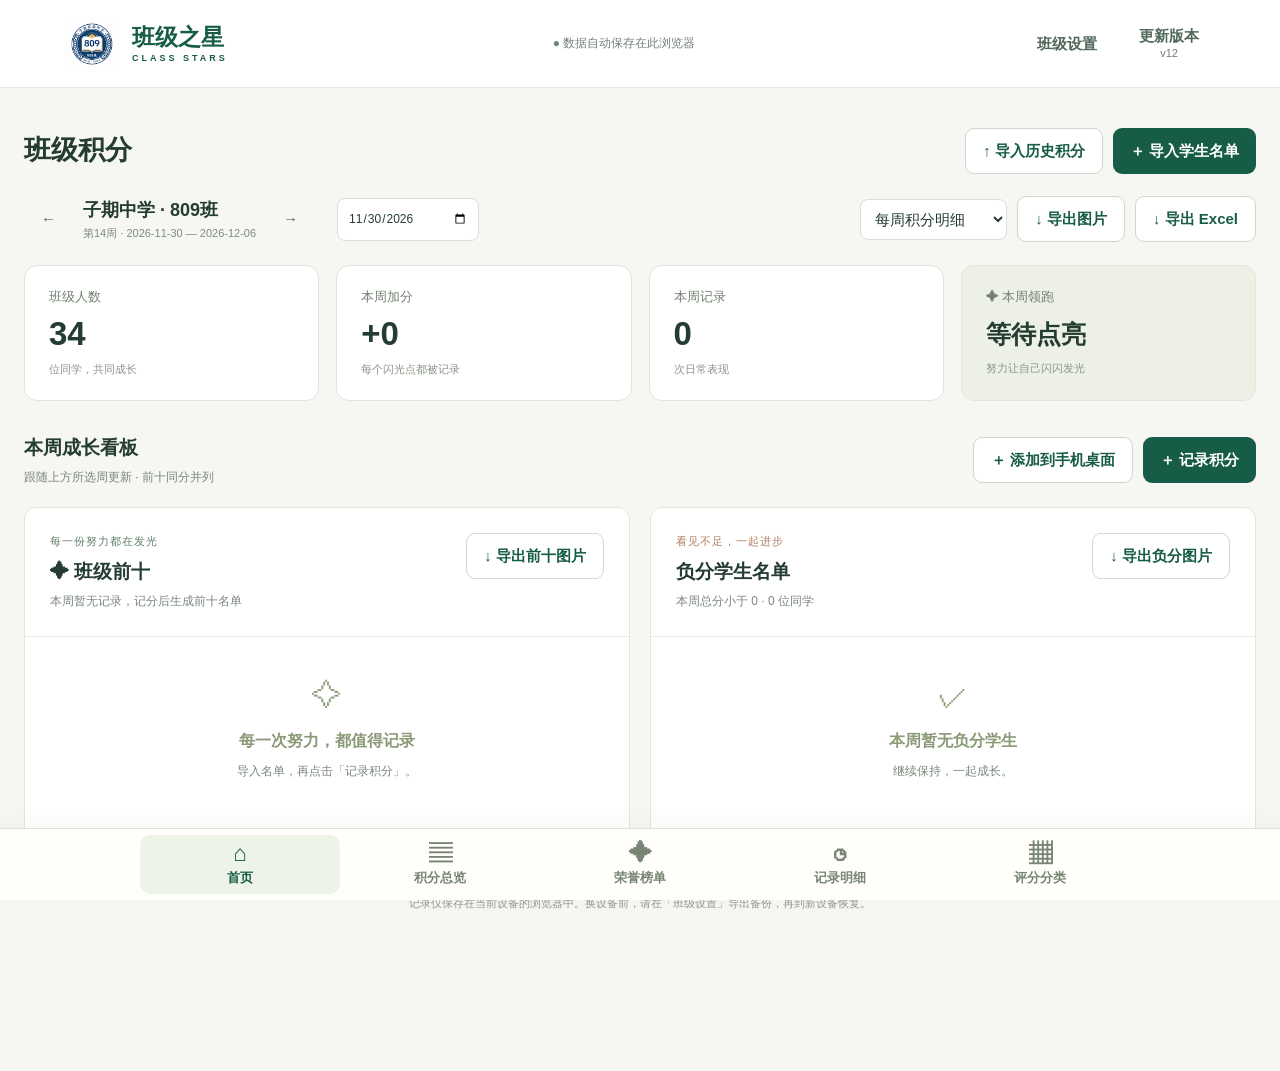
==== commit 3c36de8a: "feat: import weekly scoring history and export school week dates" ====
--- a/index.html
+++ b/index.html
@@ -1,7 +1,7 @@
 <!doctype html>
-<html lang="zh-CN"><head><meta charset="utf-8"><meta name="viewport" content="width=device-width, initial-scale=1, viewport-fit=cover"><meta name="theme-color" content="#175c47"><meta name="apple-mobile-web-app-capable" content="yes"><meta name="apple-mobile-web-app-status-bar-style" content="default"><link rel="manifest" href="manifest.webmanifest?v=v11"><link rel="apple-touch-icon" sizes="180x180" href="apple-touch-icon.png?v=v11"><link rel="icon" type="image/png" sizes="32x32" href="favicon.png?v=v11"><title>班级之星 · 每一份努力，都值得被看见</title><link rel="stylesheet" href="style.css?v=v11"></head><body>
-<div id="pullUpdateHint" role="status" aria-live="polite" hidden>↓ 下拉更新</div><header><a class="brand" href="#"><img class="brand-logo" src="icon-192.png?v=v11" width="56" height="56" alt="809班班徽"><span>班级之星<small>CLASS STARS</small></span></a><div class="local">● 数据自动保存在此浏览器</div><div class="header-actions"><button id="settingsBtn" class="quiet">班级设置</button><button id="updateBtn" class="quiet" type="button" title="联网更新网站，保留本地名单与积分"><span id="updateLabel">更新版本</span><small class="app-version">v11</small></button></div></header>
-<main><section class="intro intro-compact"><h1>班级积分</h1><button id="importBtn">＋ 导入学生名单</button></section>
+<html lang="zh-CN"><head><meta charset="utf-8"><meta name="viewport" content="width=device-width, initial-scale=1, viewport-fit=cover"><meta name="theme-color" content="#175c47"><meta name="apple-mobile-web-app-capable" content="yes"><meta name="apple-mobile-web-app-status-bar-style" content="default"><link rel="manifest" href="manifest.webmanifest?v=v12"><link rel="apple-touch-icon" sizes="180x180" href="apple-touch-icon.png?v=v12"><link rel="icon" type="image/png" sizes="32x32" href="favicon.png?v=v12"><title>班级之星 · 每一份努力，都值得被看见</title><link rel="stylesheet" href="style.css?v=v12"></head><body>
+<div id="pullUpdateHint" role="status" aria-live="polite" hidden>↓ 下拉更新</div><header><a class="brand" href="#"><img class="brand-logo" src="icon-192.png?v=v12" width="56" height="56" alt="809班班徽"><span>班级之星<small>CLASS STARS</small></span></a><div class="local">● 数据自动保存在此浏览器</div><div class="header-actions"><button id="settingsBtn" class="quiet">班级设置</button><button id="updateBtn" class="quiet" type="button" title="联网更新网站，保留本地名单与积分"><span id="updateLabel">更新版本</span><small class="app-version">v12</small></button></div></header>
+<main><section class="intro intro-compact"><h1>班级积分</h1><div class="intro-actions"><button id="historyImportBtn" class="outline">↑ 导入历史积分</button><button id="importBtn">＋ 导入学生名单</button></div></section>
 <section class="toolbar"><div class="weekcontrol"><button id="prevWeek" class="quiet" aria-label="上一周">←</button><div><strong id="weekTitle"></strong><small id="weekRange"></small></div><button id="nextWeek" class="quiet" aria-label="下一周">→</button><input id="weekDate" type="date" aria-label="选择本周任意日期"></div><div class="exportgroup"><select id="exportType" aria-label="导出内容"><option value="table">每周积分明细</option><option value="stars">班级之星荣誉榜</option><option value="top">班级前十名单</option><option value="negative">负分学生名单</option></select><button id="exportBtn" class="outline">↓ 导出图片</button><button id="exportExcelBtn" class="outline">↓ 导出 Excel</button></div></section>
 
 
@@ -15,7 +15,8 @@
 <section id="rules" class="panel hidden"><div class="panelhead"><div><h2>让每次记录都有依据</h2><p>可添加、编辑或删除分类；删除分类会保留历史记录和积分。</p></div><button id="newRule">＋ 添加分类</button></div><div id="ruleList" class="rulelist"></div></section>
 <nav class="bottom-nav" aria-label="主导航"><button class="active" data-tab="home" aria-current="page"><span aria-hidden="true">⌂</span>首页</button><button data-tab="scores"><span aria-hidden="true">▤</span>积分总览</button><button data-tab="ranking"><span aria-hidden="true">✦</span>荣誉榜单</button><button data-tab="history"><span aria-hidden="true">◷</span>记录明细</button><button data-tab="rules"><span aria-hidden="true">▦</span>评分分类</button></nav><p class="footnote">班级之星 · 让优秀被看见，让进步被鼓励<br>记录仅保存在当前设备的浏览器中。换设备前，请在「班级设置」导出备份，再到新设备恢复。</p></main>
 <dialog id="importDialog"><form method="dialog"><div class="modalhead"><h2>导入学生名单</h2><button class="quiet" value="cancel" aria-label="关闭">✕</button></div></form><p>支持 .xlsx、.csv、.txt；前两列为「学号、姓名」。也可每行只写一个姓名，自动生成学号。</p><label class="filebox">↑ 选择名单文件<input id="rosterFile" type="file" accept=".xlsx,.csv,.txt"></label><button id="templateBtn" class="quiet">下载 CSV 模板（Excel 可打开）</button><label>或直接粘贴名单<textarea id="rosterText" rows="7" placeholder="学号,姓名&#10;1,张同学&#10;2,李同学"></textarea></label><div id="importPreview" class="hint">相同学号、姓名将跳过；相同学号不同姓名会提示冲突。</div><button id="confirmImport" class="full">确认导入（追加名单）</button></dialog>
+<dialog id="historyImportDialog" aria-labelledby="historyImportTitle"><div class="modalhead"><h2 id="historyImportTitle">导入历史积分</h2><button type="button" class="quiet close" aria-label="关闭历史导入">✕</button></div><div class="history-dialog-content"><p>每周一张表，列为「学号、姓名、总分、一、二、三、四、五、加分」。也支持周末列。请先预览，再确认导入。</p><label class="filebox">↑ 选择每周 Excel / CSV<input id="historyFile" type="file" accept=".xlsx,.xls,.csv"></label><label id="historySheetWrap" hidden>选择工作表<select id="historySheet"></select></label><details><summary>或直接粘贴表格文字</summary><label class="history-paste-label">从 Excel 复制完整表格，或粘贴 CSV<textarea id="historyPaste" rows="4" placeholder="学号,姓名,总分,一,二,三,四,五,加分&#10;01,陈伯渊,1,-1作,,,,,+2进"></textarea></label><p class="hint">无表头时按上述九列顺序识别，请保留空白列的逗号或制表符。</p></details><p id="historyDetection" class="hint"></p><div class="formrow history-period"><label>第几周<input id="historyWeekNumber" type="number" min="1" max="1000" step="1" inputmode="numeric" placeholder="如：7"></label><label>该周任意日期<input id="historyWeekDate" type="date" min="2026-08-31"></label></div><label>结束日期（自动计算，周日）<input id="historyWeekEnd" type="date" readonly></label><p id="historySummary" role="status"></p><div id="historyPreview"></div><label id="historyNameWrap" class="history-name-ack" hidden><input id="historyNameAck" type="checkbox"> 我已核对姓名差异，同意按学号匹配并保留现有姓名。</label><p class="hint">只追加未有的明细，相同记录按次数去重；出现总分不符、未知学生或已有记录冲突时不会写入。建议先在「班级设置」导出备份。</p></div><div class="history-dialog-footer"><button id="historyCommitBtn" type="button" class="full" disabled>确认导入所选周</button></div></dialog>
 <dialog id="recordDialog"><form id="recordForm"><div class="modalhead"><h2>记录一次成长</h2><button type="button" class="quiet close">✕</button></div><label>学生<select id="recordStudent" required></select></label><div class="formrow"><label>记录日期<input id="recordDate" type="date" required></label><label>评分分类<select id="recordRule" required></select></label></div><label>分数（正数加分，负数扣分）<input id="recordPoints" type="number" min="-100" max="100" step="1" required></label><label>备注（可选）<input id="recordNote" maxlength="100" placeholder="例如：主动帮助同学整理教室"></label><button class="full" type="submit">保存记录</button></form></dialog>
-<dialog id="settingsDialog"><form id="settingsForm"><div class="modalhead"><h2>班级设置与备份</h2><button type="button" class="quiet close">✕</button></div><label>班级名称<input id="className" maxlength="30" required></label><label>导出表格标题（可选）<input id="tableTitle" maxlength="50" placeholder="班级之星评比（第7周）"></label><label>本周获奖名额（同分并列，可能多于名额）<input id="winnerCount" type="number" min="1" max="100" required></label><button type="submit" class="full">保存设置</button></form><hr><h3>默认学生名单</h3><p>已内置班级 34 位学生。按学号更新姓名、补充缺少学生，保留已有积分和名单外学生。</p><button id="applyDefaultsBtn" type="button" class="outline">应用默认名单（保留积分）</button><hr><h3>把成长记录好好保存</h3><p>备份包含学生、分类和全部历史记录。恢复备份会替换当前浏览器的数据。</p><div class="actions"><button id="backupBtn" class="outline">导出备份</button><label class="button outline">恢复备份<input id="restoreFile" type="file" accept=".json" hidden></label></div></dialog>
+<dialog id="settingsDialog"><form id="settingsForm"><div class="modalhead"><h2>班级设置与备份</h2><button type="button" class="quiet close">✕</button></div><label>班级名称<input id="className" maxlength="30" required></label><label>导出表格标题（可选）<input id="tableTitle" maxlength="50" placeholder="班级之星评比（第7周）"></label><p class="hint">导出时，标题中的周次会自动更新为所选周。</p><label>本周获奖名额（同分并列，可能多于名额）<input id="winnerCount" type="number" min="1" max="100" required></label><button type="submit" class="full">保存设置</button></form><hr><h3>默认学生名单</h3><p>已内置班级 34 位学生。按学号更新姓名、补充缺少学生，保留已有积分和名单外学生。</p><button id="applyDefaultsBtn" type="button" class="outline">应用默认名单（保留积分）</button><hr><h3>把成长记录好好保存</h3><p>备份包含学生、分类和全部历史记录。恢复备份会替换当前浏览器的数据。</p><div class="actions"><button id="backupBtn" class="outline">导出备份</button><label class="button outline">恢复备份<input id="restoreFile" type="file" accept=".json" hidden></label></div></dialog>
 <dialog id="ruleDialog"><form id="ruleForm"><div class="modalhead"><h2>评分分类</h2><button type="button" class="quiet close">✕</button></div><input type="hidden" id="ruleId"><label>分类名称<input id="ruleName" required maxlength="20"></label><label>表格简称<input id="ruleShort" required maxlength="6"></label><label>默认分数<input id="rulePoints" type="number" min="-100" max="100" step="1" required></label><button class="full">保存分类</button></form></dialog>
-<dialog id="renameDialog"><form id="renameForm"><div class="modalhead"><h2>修改学生姓名</h2><button type="button" class="quiet close" aria-label="关闭改名">✕</button></div><input id="renameId" type="hidden"><p id="renameStudentInfo"></p><label>新姓名<input id="renameName" maxlength="30" required autocomplete="off"></label><p class="hint">只修改姓名，学号与全部历史积分记录保留。</p><button class="full" type="submit">保存姓名</button></form></dialog><dialog id="installDialog" aria-labelledby="installTitle"><div class="modalhead"><h2 id="installTitle">添加到手机桌面</h2><button type="button" class="quiet close" aria-label="关闭安装指引">×</button></div><button id="installNativeBtn" class="full" hidden>安装班级之星</button><p id="installHint">安装后，可从手机桌面直接打开。首次联网加载后支持离线使用。</p><h3>iPhone / iPad</h3><p>在 Safari 打开本站 → 点击「分享」→「添加到主屏幕」→「添加」。部分新版浏览器也在分享菜单中提供此入口。</p><h3>安卓手机</h3><p>在 Chrome 或 Edge 打开本站，点击上方安装按钮；如果没有安装按钮，打开浏览器菜单，选择「安装应用」或「添加到主屏幕」。微信内请先选择「在浏览器打开」。</p><p class="hint">本地数据不会自动跨浏览器同步；如安装后名单或积分为空，请从原浏览器导出备份，再在桌面应用中恢复。</p></dialog><dialog id="imageDialog" aria-labelledby="imageDialogTitle"><div class="image-dialog-header"><h2 id="imageDialogTitle">图片已生成</h2><button id="imageCloseBtn" type="button" aria-label="关闭导出窗口" title="关闭">×</button></div><div class="image-dialog-content"><p>点击下载；手机也可以长按图片保存。</p><a id="imageDownload" class="button" download="班级之星.png">下载 PNG 图片</a><div id="imagePages"></div></div></dialog><div id="toast" role="status"></div><script src="core.js?v=v11"></script><script src="app.js?v=v11"></script></body></html>
+<dialog id="renameDialog"><form id="renameForm"><div class="modalhead"><h2>修改学生姓名</h2><button type="button" class="quiet close" aria-label="关闭改名">✕</button></div><input id="renameId" type="hidden"><p id="renameStudentInfo"></p><label>新姓名<input id="renameName" maxlength="30" required autocomplete="off"></label><p class="hint">只修改姓名，学号与全部历史积分记录保留。</p><button class="full" type="submit">保存姓名</button></form></dialog><dialog id="installDialog" aria-labelledby="installTitle"><div class="modalhead"><h2 id="installTitle">添加到手机桌面</h2><button type="button" class="quiet close" aria-label="关闭安装指引">×</button></div><button id="installNativeBtn" class="full" hidden>安装班级之星</button><p id="installHint">安装后，可从手机桌面直接打开。首次联网加载后支持离线使用。</p><h3>iPhone / iPad</h3><p>在 Safari 打开本站 → 点击「分享」→「添加到主屏幕」→「添加」。部分新版浏览器也在分享菜单中提供此入口。</p><h3>安卓手机</h3><p>在 Chrome 或 Edge 打开本站，点击上方安装按钮；如果没有安装按钮，打开浏览器菜单，选择「安装应用」或「添加到主屏幕」。微信内请先选择「在浏览器打开」。</p><p class="hint">本地数据不会自动跨浏览器同步；如安装后名单或积分为空，请从原浏览器导出备份，再在桌面应用中恢复。</p></dialog><dialog id="imageDialog" aria-labelledby="imageDialogTitle"><div class="image-dialog-header"><h2 id="imageDialogTitle">图片已生成</h2><button id="imageCloseBtn" type="button" aria-label="关闭导出窗口" title="关闭">×</button></div><div class="image-dialog-content"><p>点击下载；手机也可以长按图片保存。</p><a id="imageDownload" class="button" download="班级之星.png">下载 PNG 图片</a><div id="imagePages"></div></div></dialog><div id="toast" role="status"></div><script src="core.js?v=v12"></script><script src="history-import.js?v=v12"></script><script src="app.js?v=v12"></script><script src="history-ui.js?v=v12"></script></body></html>
--- a/style.css
+++ b/style.css
@@ -26,3 +26,7 @@
 .brand-logo{display:block;width:56px;height:56px;object-fit:contain;flex-shrink:0}.app-version{display:block;font-size:11px;line-height:1.2;font-weight:400;margin-top:2px;color:#718075}#updateBtn{line-height:1.2}@media(max-width:760px){.brand-logo{width:42px;height:42px}.brand{gap:4px}.header-actions button{padding:7px}}
 
 .rule-actions{display:flex;gap:4px;flex-shrink:0}.rule-actions button{min-width:44px;min-height:44px;padding:8px}.rule-actions .delete-rule{color:#b54136}.rulecard{gap:8px}.rulecard>div:first-child{min-width:0;overflow-wrap:anywhere}
+
+.intro-actions{display:flex;gap:10px;flex-wrap:wrap;justify-content:flex-end}#historyImportDialog{width:min(850px,calc(100% - 24px))}#historySheetWrap[hidden],#historyNameWrap[hidden]{display:none}.history-paste-label{margin-top:12px}.history-period{margin-top:16px}.history-error{color:#a52d25;background:#fff1ee;padding:10px 12px;border-radius:7px;overflow-wrap:anywhere}.history-warning{color:#775b16;background:#fff8e5;padding:10px 12px;border-radius:7px;overflow-wrap:anywhere;font-size:13px}.history-warning ul{margin:6px 0;padding-left:20px}.history-table{overflow-x:auto;margin-top:12px;border:1px solid #dce3d5;border-radius:8px}.history-table table{min-width:480px;text-align:center}.history-table th,.history-table td{padding:10px}.history-table td:nth-child(3){background:white;font-size:14px}.history-detail{margin-top:14px}.history-detail>div{max-height:240px;overflow:auto;padding:8px 0}.history-detail p{font-size:13px;overflow-wrap:anywhere}.history-name-ack{display:flex;gap:10px;align-items:flex-start;margin-top:16px}.history-name-ack input[type=checkbox]{width:20px;min-width:20px;height:20px;margin:2px 0 0}#historySummary{font-size:14px;font-weight:600;color:#243c32;overflow-wrap:anywhere}#historyImportDialog summary{cursor:pointer;min-height:38px;padding-top:7px}#historyImportDialog .full{min-height:46px}@media(max-width:760px){.intro-compact{flex-wrap:wrap}.intro-actions{display:grid;grid-template-columns:1fr 1fr;gap:8px;width:100%}.intro-actions button{font-size:13px;padding:10px 8px}.history-period{grid-template-columns:1fr 1fr;gap:10px}.history-period input{min-width:0;padding:9px 6px}.history-table table{min-width:440px}}
+
+#historyImportDialog{padding:0;overflow:hidden}#historyImportDialog[open]{display:flex;flex-direction:column}#historyImportDialog>.modalhead{padding:14px 20px;margin:0;border-bottom:1px solid #e1e7dc;flex-shrink:0}#historyImportDialog>.modalhead button{min-width:44px;min-height:44px}.history-dialog-content{padding:18px 20px;min-height:0;overflow-y:auto;overscroll-behavior:contain;-webkit-overflow-scrolling:touch}.history-dialog-footer{padding:12px 20px;border-top:1px solid #e1e7dc;flex-shrink:0}.history-dialog-footer .full{margin:0}@media(max-width:760px){#historyImportDialog>.modalhead{padding:8px 12px 8px 16px}.history-dialog-content{padding:16px}.history-dialog-footer{padding:10px 16px}}
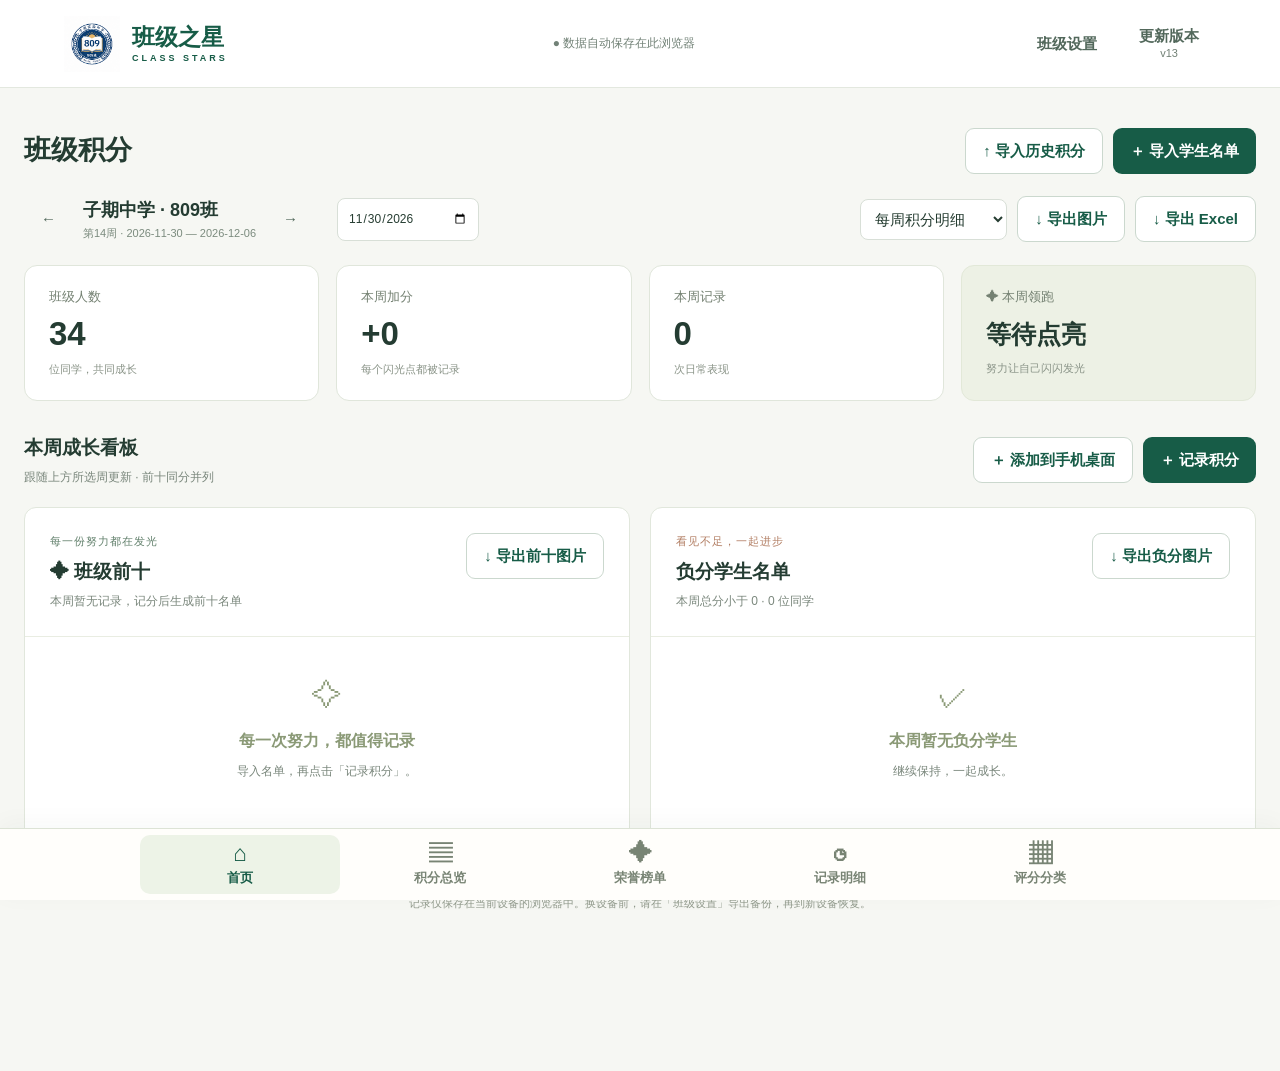
==== commit e4fffbe0: "feat: restore exported weekly data and replace same-week scores safely" ====
--- a/index.html
+++ b/index.html
@@ -1,6 +1,6 @@
 <!doctype html>
-<html lang="zh-CN"><head><meta charset="utf-8"><meta name="viewport" content="width=device-width, initial-scale=1, viewport-fit=cover"><meta name="theme-color" content="#175c47"><meta name="apple-mobile-web-app-capable" content="yes"><meta name="apple-mobile-web-app-status-bar-style" content="default"><link rel="manifest" href="manifest.webmanifest?v=v12"><link rel="apple-touch-icon" sizes="180x180" href="apple-touch-icon.png?v=v12"><link rel="icon" type="image/png" sizes="32x32" href="favicon.png?v=v12"><title>班级之星 · 每一份努力，都值得被看见</title><link rel="stylesheet" href="style.css?v=v12"></head><body>
-<div id="pullUpdateHint" role="status" aria-live="polite" hidden>↓ 下拉更新</div><header><a class="brand" href="#"><img class="brand-logo" src="icon-192.png?v=v12" width="56" height="56" alt="809班班徽"><span>班级之星<small>CLASS STARS</small></span></a><div class="local">● 数据自动保存在此浏览器</div><div class="header-actions"><button id="settingsBtn" class="quiet">班级设置</button><button id="updateBtn" class="quiet" type="button" title="联网更新网站，保留本地名单与积分"><span id="updateLabel">更新版本</span><small class="app-version">v12</small></button></div></header>
+<html lang="zh-CN"><head><meta charset="utf-8"><meta name="viewport" content="width=device-width, initial-scale=1, viewport-fit=cover"><meta name="theme-color" content="#175c47"><meta name="apple-mobile-web-app-capable" content="yes"><meta name="apple-mobile-web-app-status-bar-style" content="default"><link rel="manifest" href="manifest.webmanifest?v=v13"><link rel="apple-touch-icon" sizes="180x180" href="apple-touch-icon.png?v=v13"><link rel="icon" type="image/png" sizes="32x32" href="favicon.png?v=v13"><title>班级之星 · 每一份努力，都值得被看见</title><link rel="stylesheet" href="style.css?v=v13"></head><body>
+<div id="pullUpdateHint" role="status" aria-live="polite" hidden>↓ 下拉更新</div><header><a class="brand" href="#"><img class="brand-logo" src="icon-192.png?v=v13" width="56" height="56" alt="809班班徽"><span>班级之星<small>CLASS STARS</small></span></a><div class="local">● 数据自动保存在此浏览器</div><div class="header-actions"><button id="settingsBtn" class="quiet">班级设置</button><button id="updateBtn" class="quiet" type="button" title="联网更新网站，保留本地名单与积分"><span id="updateLabel">更新版本</span><small class="app-version">v13</small></button></div></header>
 <main><section class="intro intro-compact"><h1>班级积分</h1><div class="intro-actions"><button id="historyImportBtn" class="outline">↑ 导入历史积分</button><button id="importBtn">＋ 导入学生名单</button></div></section>
 <section class="toolbar"><div class="weekcontrol"><button id="prevWeek" class="quiet" aria-label="上一周">←</button><div><strong id="weekTitle"></strong><small id="weekRange"></small></div><button id="nextWeek" class="quiet" aria-label="下一周">→</button><input id="weekDate" type="date" aria-label="选择本周任意日期"></div><div class="exportgroup"><select id="exportType" aria-label="导出内容"><option value="table">每周积分明细</option><option value="stars">班级之星荣誉榜</option><option value="top">班级前十名单</option><option value="negative">负分学生名单</option></select><button id="exportBtn" class="outline">↓ 导出图片</button><button id="exportExcelBtn" class="outline">↓ 导出 Excel</button></div></section>
 
@@ -15,8 +15,8 @@
 <section id="rules" class="panel hidden"><div class="panelhead"><div><h2>让每次记录都有依据</h2><p>可添加、编辑或删除分类；删除分类会保留历史记录和积分。</p></div><button id="newRule">＋ 添加分类</button></div><div id="ruleList" class="rulelist"></div></section>
 <nav class="bottom-nav" aria-label="主导航"><button class="active" data-tab="home" aria-current="page"><span aria-hidden="true">⌂</span>首页</button><button data-tab="scores"><span aria-hidden="true">▤</span>积分总览</button><button data-tab="ranking"><span aria-hidden="true">✦</span>荣誉榜单</button><button data-tab="history"><span aria-hidden="true">◷</span>记录明细</button><button data-tab="rules"><span aria-hidden="true">▦</span>评分分类</button></nav><p class="footnote">班级之星 · 让优秀被看见，让进步被鼓励<br>记录仅保存在当前设备的浏览器中。换设备前，请在「班级设置」导出备份，再到新设备恢复。</p></main>
 <dialog id="importDialog"><form method="dialog"><div class="modalhead"><h2>导入学生名单</h2><button class="quiet" value="cancel" aria-label="关闭">✕</button></div></form><p>支持 .xlsx、.csv、.txt；前两列为「学号、姓名」。也可每行只写一个姓名，自动生成学号。</p><label class="filebox">↑ 选择名单文件<input id="rosterFile" type="file" accept=".xlsx,.csv,.txt"></label><button id="templateBtn" class="quiet">下载 CSV 模板（Excel 可打开）</button><label>或直接粘贴名单<textarea id="rosterText" rows="7" placeholder="学号,姓名&#10;1,张同学&#10;2,李同学"></textarea></label><div id="importPreview" class="hint">相同学号、姓名将跳过；相同学号不同姓名会提示冲突。</div><button id="confirmImport" class="full">确认导入（追加名单）</button></dialog>
-<dialog id="historyImportDialog" aria-labelledby="historyImportTitle"><div class="modalhead"><h2 id="historyImportTitle">导入历史积分</h2><button type="button" class="quiet close" aria-label="关闭历史导入">✕</button></div><div class="history-dialog-content"><p>每周一张表，列为「学号、姓名、总分、一、二、三、四、五、加分」。也支持周末列。请先预览，再确认导入。</p><label class="filebox">↑ 选择每周 Excel / CSV<input id="historyFile" type="file" accept=".xlsx,.xls,.csv"></label><label id="historySheetWrap" hidden>选择工作表<select id="historySheet"></select></label><details><summary>或直接粘贴表格文字</summary><label class="history-paste-label">从 Excel 复制完整表格，或粘贴 CSV<textarea id="historyPaste" rows="4" placeholder="学号,姓名,总分,一,二,三,四,五,加分&#10;01,陈伯渊,1,-1作,,,,,+2进"></textarea></label><p class="hint">无表头时按上述九列顺序识别，请保留空白列的逗号或制表符。</p></details><p id="historyDetection" class="hint"></p><div class="formrow history-period"><label>第几周<input id="historyWeekNumber" type="number" min="1" max="1000" step="1" inputmode="numeric" placeholder="如：7"></label><label>该周任意日期<input id="historyWeekDate" type="date" min="2026-08-31"></label></div><label>结束日期（自动计算，周日）<input id="historyWeekEnd" type="date" readonly></label><p id="historySummary" role="status"></p><div id="historyPreview"></div><label id="historyNameWrap" class="history-name-ack" hidden><input id="historyNameAck" type="checkbox"> 我已核对姓名差异，同意按学号匹配并保留现有姓名。</label><p class="hint">只追加未有的明细，相同记录按次数去重；出现总分不符、未知学生或已有记录冲突时不会写入。建议先在「班级设置」导出备份。</p></div><div class="history-dialog-footer"><button id="historyCommitBtn" type="button" class="full" disabled>确认导入所选周</button></div></dialog>
+<dialog id="historyImportDialog" aria-labelledby="historyImportTitle"><div class="modalhead"><h2 id="historyImportTitle">导入历史积分</h2><button type="button" class="quiet close" aria-label="关闭历史导入">✕</button></div><div class="history-dialog-content"><p>网站导出的 Excel 会自动选择「完整周数据」表恢复准确日期和明细。每周一张表，列为「学号、姓名、总分、一、二、三、四、五、加分」。也支持周末列。请先预览，再确认导入。</p><label class="filebox">↑ 选择每周 Excel / CSV<input id="historyFile" type="file" accept=".xlsx,.xls,.csv"></label><label id="historySheetWrap" hidden>选择工作表<select id="historySheet"></select></label><details><summary>或直接粘贴表格文字</summary><label class="history-paste-label">从 Excel 复制完整表格，或粘贴 CSV<textarea id="historyPaste" rows="4" placeholder="学号,姓名,总分,一,二,三,四,五,加分&#10;01,陈伯渊,1,-1作,,,,,+2进"></textarea></label><p class="hint">无表头时按上述九列顺序识别，请保留空白列的逗号或制表符。</p></details><p id="historyDetection" class="hint"></p><div class="formrow history-period"><label>第几周<input id="historyWeekNumber" type="number" min="1" max="1000" step="1" inputmode="numeric" placeholder="如：7"></label><label>该周任意日期<input id="historyWeekDate" type="date" min="2026-08-31"></label></div><label>结束日期（自动计算，周日）<input id="historyWeekEnd" type="date" readonly></label><p id="historySummary" role="status"></p><div id="historyPreview"></div><label id="historyNameWrap" class="history-name-ack" hidden><input id="historyNameAck" type="checkbox"> 我已核对姓名差异，同意按学号匹配并保留现有姓名。</label><p class="hint">导入会整体替换所选周的全部积分（包括文件未列出学生的该周记录），其他周不变；总分不符、未知学生或日期冲突时不会写入。建议先在「班级设置」导出备份。</p></div><div class="history-dialog-footer"><button id="historyCommitBtn" type="button" class="full" disabled>确认导入所选周</button></div></dialog>
 <dialog id="recordDialog"><form id="recordForm"><div class="modalhead"><h2>记录一次成长</h2><button type="button" class="quiet close">✕</button></div><label>学生<select id="recordStudent" required></select></label><div class="formrow"><label>记录日期<input id="recordDate" type="date" required></label><label>评分分类<select id="recordRule" required></select></label></div><label>分数（正数加分，负数扣分）<input id="recordPoints" type="number" min="-100" max="100" step="1" required></label><label>备注（可选）<input id="recordNote" maxlength="100" placeholder="例如：主动帮助同学整理教室"></label><button class="full" type="submit">保存记录</button></form></dialog>
 <dialog id="settingsDialog"><form id="settingsForm"><div class="modalhead"><h2>班级设置与备份</h2><button type="button" class="quiet close">✕</button></div><label>班级名称<input id="className" maxlength="30" required></label><label>导出表格标题（可选）<input id="tableTitle" maxlength="50" placeholder="班级之星评比（第7周）"></label><p class="hint">导出时，标题中的周次会自动更新为所选周。</p><label>本周获奖名额（同分并列，可能多于名额）<input id="winnerCount" type="number" min="1" max="100" required></label><button type="submit" class="full">保存设置</button></form><hr><h3>默认学生名单</h3><p>已内置班级 34 位学生。按学号更新姓名、补充缺少学生，保留已有积分和名单外学生。</p><button id="applyDefaultsBtn" type="button" class="outline">应用默认名单（保留积分）</button><hr><h3>把成长记录好好保存</h3><p>备份包含学生、分类和全部历史记录。恢复备份会替换当前浏览器的数据。</p><div class="actions"><button id="backupBtn" class="outline">导出备份</button><label class="button outline">恢复备份<input id="restoreFile" type="file" accept=".json" hidden></label></div></dialog>
 <dialog id="ruleDialog"><form id="ruleForm"><div class="modalhead"><h2>评分分类</h2><button type="button" class="quiet close">✕</button></div><input type="hidden" id="ruleId"><label>分类名称<input id="ruleName" required maxlength="20"></label><label>表格简称<input id="ruleShort" required maxlength="6"></label><label>默认分数<input id="rulePoints" type="number" min="-100" max="100" step="1" required></label><button class="full">保存分类</button></form></dialog>
-<dialog id="renameDialog"><form id="renameForm"><div class="modalhead"><h2>修改学生姓名</h2><button type="button" class="quiet close" aria-label="关闭改名">✕</button></div><input id="renameId" type="hidden"><p id="renameStudentInfo"></p><label>新姓名<input id="renameName" maxlength="30" required autocomplete="off"></label><p class="hint">只修改姓名，学号与全部历史积分记录保留。</p><button class="full" type="submit">保存姓名</button></form></dialog><dialog id="installDialog" aria-labelledby="installTitle"><div class="modalhead"><h2 id="installTitle">添加到手机桌面</h2><button type="button" class="quiet close" aria-label="关闭安装指引">×</button></div><button id="installNativeBtn" class="full" hidden>安装班级之星</button><p id="installHint">安装后，可从手机桌面直接打开。首次联网加载后支持离线使用。</p><h3>iPhone / iPad</h3><p>在 Safari 打开本站 → 点击「分享」→「添加到主屏幕」→「添加」。部分新版浏览器也在分享菜单中提供此入口。</p><h3>安卓手机</h3><p>在 Chrome 或 Edge 打开本站，点击上方安装按钮；如果没有安装按钮，打开浏览器菜单，选择「安装应用」或「添加到主屏幕」。微信内请先选择「在浏览器打开」。</p><p class="hint">本地数据不会自动跨浏览器同步；如安装后名单或积分为空，请从原浏览器导出备份，再在桌面应用中恢复。</p></dialog><dialog id="imageDialog" aria-labelledby="imageDialogTitle"><div class="image-dialog-header"><h2 id="imageDialogTitle">图片已生成</h2><button id="imageCloseBtn" type="button" aria-label="关闭导出窗口" title="关闭">×</button></div><div class="image-dialog-content"><p>点击下载；手机也可以长按图片保存。</p><a id="imageDownload" class="button" download="班级之星.png">下载 PNG 图片</a><div id="imagePages"></div></div></dialog><div id="toast" role="status"></div><script src="core.js?v=v12"></script><script src="history-import.js?v=v12"></script><script src="app.js?v=v12"></script><script src="history-ui.js?v=v12"></script></body></html>
+<dialog id="renameDialog"><form id="renameForm"><div class="modalhead"><h2>修改学生姓名</h2><button type="button" class="quiet close" aria-label="关闭改名">✕</button></div><input id="renameId" type="hidden"><p id="renameStudentInfo"></p><label>新姓名<input id="renameName" maxlength="30" required autocomplete="off"></label><p class="hint">只修改姓名，学号与全部历史积分记录保留。</p><button class="full" type="submit">保存姓名</button></form></dialog><dialog id="installDialog" aria-labelledby="installTitle"><div class="modalhead"><h2 id="installTitle">添加到手机桌面</h2><button type="button" class="quiet close" aria-label="关闭安装指引">×</button></div><button id="installNativeBtn" class="full" hidden>安装班级之星</button><p id="installHint">安装后，可从手机桌面直接打开。首次联网加载后支持离线使用。</p><h3>iPhone / iPad</h3><p>在 Safari 打开本站 → 点击「分享」→「添加到主屏幕」→「添加」。部分新版浏览器也在分享菜单中提供此入口。</p><h3>安卓手机</h3><p>在 Chrome 或 Edge 打开本站，点击上方安装按钮；如果没有安装按钮，打开浏览器菜单，选择「安装应用」或「添加到主屏幕」。微信内请先选择「在浏览器打开」。</p><p class="hint">本地数据不会自动跨浏览器同步；如安装后名单或积分为空，请从原浏览器导出备份，再在桌面应用中恢复。</p></dialog><dialog id="imageDialog" aria-labelledby="imageDialogTitle"><div class="image-dialog-header"><h2 id="imageDialogTitle">图片已生成</h2><button id="imageCloseBtn" type="button" aria-label="关闭导出窗口" title="关闭">×</button></div><div class="image-dialog-content"><p>点击下载；手机也可以长按图片保存。</p><a id="imageDownload" class="button" download="班级之星.png">下载 PNG 图片</a><div id="imagePages"></div></div></dialog><div id="toast" role="status"></div><script src="core.js?v=v13"></script><script src="history-import.js?v=v13"></script><script src="app.js?v=v13"></script><script src="history-ui.js?v=v13"></script></body></html>
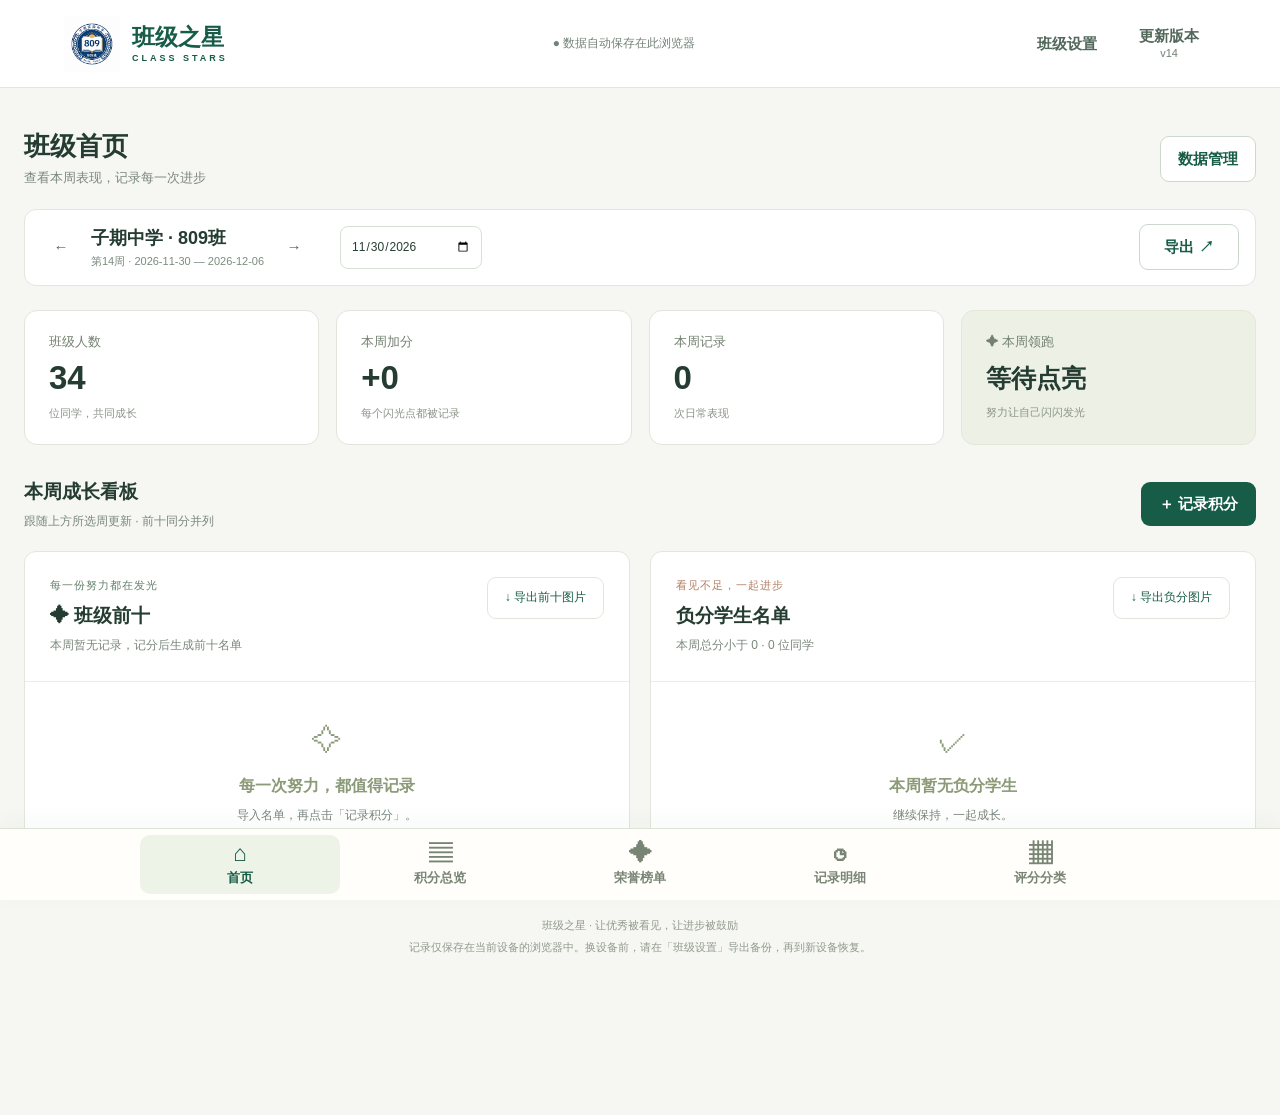
==== commit 79ff3745: "style: organize page actions and simplify mobile navigation" ====
--- a/index.html
+++ b/index.html
@@ -1,22 +1,24 @@
 <!doctype html>
-<html lang="zh-CN"><head><meta charset="utf-8"><meta name="viewport" content="width=device-width, initial-scale=1, viewport-fit=cover"><meta name="theme-color" content="#175c47"><meta name="apple-mobile-web-app-capable" content="yes"><meta name="apple-mobile-web-app-status-bar-style" content="default"><link rel="manifest" href="manifest.webmanifest?v=v13"><link rel="apple-touch-icon" sizes="180x180" href="apple-touch-icon.png?v=v13"><link rel="icon" type="image/png" sizes="32x32" href="favicon.png?v=v13"><title>班级之星 · 每一份努力，都值得被看见</title><link rel="stylesheet" href="style.css?v=v13"></head><body>
-<div id="pullUpdateHint" role="status" aria-live="polite" hidden>↓ 下拉更新</div><header><a class="brand" href="#"><img class="brand-logo" src="icon-192.png?v=v13" width="56" height="56" alt="809班班徽"><span>班级之星<small>CLASS STARS</small></span></a><div class="local">● 数据自动保存在此浏览器</div><div class="header-actions"><button id="settingsBtn" class="quiet">班级设置</button><button id="updateBtn" class="quiet" type="button" title="联网更新网站，保留本地名单与积分"><span id="updateLabel">更新版本</span><small class="app-version">v13</small></button></div></header>
-<main><section class="intro intro-compact"><h1>班级积分</h1><div class="intro-actions"><button id="historyImportBtn" class="outline">↑ 导入历史积分</button><button id="importBtn">＋ 导入学生名单</button></div></section>
-<section class="toolbar"><div class="weekcontrol"><button id="prevWeek" class="quiet" aria-label="上一周">←</button><div><strong id="weekTitle"></strong><small id="weekRange"></small></div><button id="nextWeek" class="quiet" aria-label="下一周">→</button><input id="weekDate" type="date" aria-label="选择本周任意日期"></div><div class="exportgroup"><select id="exportType" aria-label="导出内容"><option value="table">每周积分明细</option><option value="stars">班级之星荣誉榜</option><option value="top">班级前十名单</option><option value="negative">负分学生名单</option></select><button id="exportBtn" class="outline">↓ 导出图片</button><button id="exportExcelBtn" class="outline">↓ 导出 Excel</button></div></section>
+<html lang="zh-CN"><head><meta charset="utf-8"><meta name="viewport" content="width=device-width, initial-scale=1, viewport-fit=cover"><meta name="theme-color" content="#175c47"><meta name="apple-mobile-web-app-capable" content="yes"><meta name="apple-mobile-web-app-status-bar-style" content="default"><link rel="manifest" href="manifest.webmanifest?v=v14"><link rel="apple-touch-icon" sizes="180x180" href="apple-touch-icon.png?v=v14"><link rel="icon" type="image/png" sizes="32x32" href="favicon.png?v=v14"><title>班级之星 · 每一份努力，都值得被看见</title><link rel="stylesheet" href="style.css?v=v14"></head><body>
+<div id="pullUpdateHint" role="status" aria-live="polite" hidden>↓ 下拉更新</div><header><a class="brand" href="#"><img class="brand-logo" src="icon-192.png?v=v14" width="56" height="56" alt="809班班徽"><span>班级之星<small>CLASS STARS</small></span></a><div class="local">● 数据自动保存在此浏览器</div><div class="header-actions"><button id="settingsBtn" class="quiet">班级设置</button><button id="updateBtn" class="quiet" type="button" title="联网更新网站，保留本地名单与积分"><span id="updateLabel">更新版本</span><small class="app-version">v14</small></button></div></header>
+<main><section class="intro intro-compact"><div><h1 id="pageTitle">班级首页</h1><p id="pageDescription">查看本周表现，记录每一次进步</p></div><button id="dataMenuBtn" class="outline">数据管理</button></section>
+<section class="toolbar" id="weekToolbar"><div class="weekcontrol"><button id="prevWeek" class="quiet" aria-label="上一周">←</button><div><strong id="weekTitle"></strong><small id="weekRange"></small></div><button id="nextWeek" class="quiet" aria-label="下一周">→</button><input id="weekDate" type="date" aria-label="选择本周任意日期"></div><button id="openExportBtn" class="outline">导出 ↗</button></section>
 
 
 <section id="home" class="home-panel" aria-label="首页"><section class="stats"><article><span>班级人数</span><strong id="studentCount">0</strong><small>位同学，共同成长</small></article><article><span>本周加分</span><strong id="positive">+0</strong><small>每个闪光点都被记录</small></article><article><span>本周记录</span><strong id="recordCount">0</strong><small>次日常表现</small></article><article class="starstat"><span>✦ 本周领跑</span><strong id="leader">等待点亮</strong><small>努力让自己闪闪发光</small></article></section>
-<div class="home-heading"><div><h2>本周成长看板</h2><p>跟随上方所选周更新 · 前十同分并列</p></div><div class="home-heading-actions"><button id="installBtn" class="outline">＋ 添加到手机桌面</button><button id="homeRecordBtn">＋ 记录积分</button></div></div>
+<div class="home-heading"><div><h2>本周成长看板</h2><p>跟随上方所选周更新 · 前十同分并列</p></div><div class="home-heading-actions"><button id="homeRecordBtn">＋ 记录积分</button></div></div>
 <div class="home-grid"><article class="panel home-card"><div class="panelhead"><div><div class="eyebrow">每一份努力都在发光</div><h2>✦ 班级前十</h2><p id="topSummary"></p></div><button data-export="top" class="outline">↓ 导出前十图片</button></div><div id="homeTopList" class="home-list"></div></article>
 <article class="panel home-card negative-card"><div class="panelhead"><div><div class="eyebrow">看见不足，一起进步</div><h2>负分学生名单</h2><p id="negativeSummary"></p></div><button data-export="negative" class="outline">↓ 导出负分图片</button></div><div id="homeNegativeList" class="home-list"></div></article></div>
 </section><section id="scores" class="panel hidden"><div class="panelhead"><div><h2>本周积分表 <span id="rosterBadge"></span></h2><p>点击姓名记分，点击旁边的「改名」修改学生姓名</p></div><div class="actions"><input id="search" placeholder="搜索姓名或学号" aria-label="搜索学生"><button id="addRecordBtn">＋ 记一笔</button></div></div><div class="tablewrap"><table><thead><tr><th>学号</th><th>姓名</th><th>总分</th><th>周一</th><th>周二</th><th>周三</th><th>周四</th><th>周五</th><th>周末</th><th>加分明细</th></tr></thead><tbody id="scoreBody"></tbody></table></div><div id="empty" class="empty"><div>✧</div><h3>从一份名单，开启一周的成长</h3><p>导入 Excel、CSV，或直接粘贴学生名单。</p><button id="emptyImport">导入第一份名单</button><button id="demoBtn" class="quiet">先体验示例</button></div><footer>总分 = 本周所有加分与扣分之和 · 每周从 0 分开始，历史记录保留</footer></section>
-<section id="ranking" class="panel hidden"><div class="panelhead"><div><h2>✦ 每周闪光时刻</h2><p>按总分评选，同分并列，获奖人数可在班级设置中调整。</p></div></div><div id="rankList" class="ranklist"></div></section>
-<section id="history" class="panel hidden"><div class="panelhead"><div><h2>每一笔，都有迹可循</h2><p>本周全部记录；录入有误时可以删除后重新填写。</p></div></div><div id="historyList"></div></section>
-<section id="rules" class="panel hidden"><div class="panelhead"><div><h2>让每次记录都有依据</h2><p>可添加、编辑或删除分类；删除分类会保留历史记录和积分。</p></div><button id="newRule">＋ 添加分类</button></div><div id="ruleList" class="rulelist"></div></section>
+<section id="ranking" class="panel hidden"><div class="panelhead"><div><h2>本周荣誉榜</h2><p>按总分评选，同分并列，获奖人数可在班级设置中调整。</p></div></div><div id="rankList" class="ranklist"></div></section>
+<section id="history" class="panel hidden"><div class="panelhead"><div><h2>本周记录明细</h2><p>本周全部记录；录入有误时可以删除后重新填写。</p></div><button id="historyRecordBtn">＋ 记一笔</button></div><div id="historyList"></div></section>
+<section id="rules" class="panel hidden"><div class="panelhead"><div><h2>评分分类</h2><p>可添加、编辑或删除分类；删除分类会保留历史记录和积分。</p></div><button id="newRule">＋ 添加分类</button></div><div id="ruleList" class="rulelist"></div></section>
 <nav class="bottom-nav" aria-label="主导航"><button class="active" data-tab="home" aria-current="page"><span aria-hidden="true">⌂</span>首页</button><button data-tab="scores"><span aria-hidden="true">▤</span>积分总览</button><button data-tab="ranking"><span aria-hidden="true">✦</span>荣誉榜单</button><button data-tab="history"><span aria-hidden="true">◷</span>记录明细</button><button data-tab="rules"><span aria-hidden="true">▦</span>评分分类</button></nav><p class="footnote">班级之星 · 让优秀被看见，让进步被鼓励<br>记录仅保存在当前设备的浏览器中。换设备前，请在「班级设置」导出备份，再到新设备恢复。</p></main>
+<dialog id="dataMenuDialog"><div class="modalhead"><h2>数据管理</h2><button class="quiet close" aria-label="关闭数据管理">✕</button></div><div class="data-menu"><button id="historyImportBtn" class="outline">导入历史积分<small>按周导入 Excel，替换对应周记录</small></button><button id="importBtn" class="outline">导入学生名单<small>添加学生，保留已有积分</small></button><button id="manageBackupBtn" class="outline">备份与恢复<small>保存或迁移全部班级数据</small></button><button id="installBtn" class="quiet">添加到手机桌面</button></div></dialog>
+<dialog id="exportMenuDialog"><div class="modalhead"><h2>导出本周数据</h2><button class="quiet close" aria-label="关闭导出选项">✕</button></div><p id="exportPeriod"></p><div class="exportgroup"><select id="exportType" aria-label="导出内容"><option value="table">每周积分明细</option><option value="stars">班级之星荣誉榜</option><option value="top">班级前十名单</option><option value="negative">负分学生名单</option></select><button id="exportBtn" class="outline">↓ 导出图片</button><button id="exportExcelBtn" class="outline">↓ 导出 Excel</button></div><p class="hint">图片适合分享；Excel 附带完整周数据，可重新导入。</p></dialog>
 <dialog id="importDialog"><form method="dialog"><div class="modalhead"><h2>导入学生名单</h2><button class="quiet" value="cancel" aria-label="关闭">✕</button></div></form><p>支持 .xlsx、.csv、.txt；前两列为「学号、姓名」。也可每行只写一个姓名，自动生成学号。</p><label class="filebox">↑ 选择名单文件<input id="rosterFile" type="file" accept=".xlsx,.csv,.txt"></label><button id="templateBtn" class="quiet">下载 CSV 模板（Excel 可打开）</button><label>或直接粘贴名单<textarea id="rosterText" rows="7" placeholder="学号,姓名&#10;1,张同学&#10;2,李同学"></textarea></label><div id="importPreview" class="hint">相同学号、姓名将跳过；相同学号不同姓名会提示冲突。</div><button id="confirmImport" class="full">确认导入（追加名单）</button></dialog>
 <dialog id="historyImportDialog" aria-labelledby="historyImportTitle"><div class="modalhead"><h2 id="historyImportTitle">导入历史积分</h2><button type="button" class="quiet close" aria-label="关闭历史导入">✕</button></div><div class="history-dialog-content"><p>网站导出的 Excel 会自动选择「完整周数据」表恢复准确日期和明细。每周一张表，列为「学号、姓名、总分、一、二、三、四、五、加分」。也支持周末列。请先预览，再确认导入。</p><label class="filebox">↑ 选择每周 Excel / CSV<input id="historyFile" type="file" accept=".xlsx,.xls,.csv"></label><label id="historySheetWrap" hidden>选择工作表<select id="historySheet"></select></label><details><summary>或直接粘贴表格文字</summary><label class="history-paste-label">从 Excel 复制完整表格，或粘贴 CSV<textarea id="historyPaste" rows="4" placeholder="学号,姓名,总分,一,二,三,四,五,加分&#10;01,陈伯渊,1,-1作,,,,,+2进"></textarea></label><p class="hint">无表头时按上述九列顺序识别，请保留空白列的逗号或制表符。</p></details><p id="historyDetection" class="hint"></p><div class="formrow history-period"><label>第几周<input id="historyWeekNumber" type="number" min="1" max="1000" step="1" inputmode="numeric" placeholder="如：7"></label><label>该周任意日期<input id="historyWeekDate" type="date" min="2026-08-31"></label></div><label>结束日期（自动计算，周日）<input id="historyWeekEnd" type="date" readonly></label><p id="historySummary" role="status"></p><div id="historyPreview"></div><label id="historyNameWrap" class="history-name-ack" hidden><input id="historyNameAck" type="checkbox"> 我已核对姓名差异，同意按学号匹配并保留现有姓名。</label><p class="hint">导入会整体替换所选周的全部积分（包括文件未列出学生的该周记录），其他周不变；总分不符、未知学生或日期冲突时不会写入。建议先在「班级设置」导出备份。</p></div><div class="history-dialog-footer"><button id="historyCommitBtn" type="button" class="full" disabled>确认导入所选周</button></div></dialog>
 <dialog id="recordDialog"><form id="recordForm"><div class="modalhead"><h2>记录一次成长</h2><button type="button" class="quiet close">✕</button></div><label>学生<select id="recordStudent" required></select></label><div class="formrow"><label>记录日期<input id="recordDate" type="date" required></label><label>评分分类<select id="recordRule" required></select></label></div><label>分数（正数加分，负数扣分）<input id="recordPoints" type="number" min="-100" max="100" step="1" required></label><label>备注（可选）<input id="recordNote" maxlength="100" placeholder="例如：主动帮助同学整理教室"></label><button class="full" type="submit">保存记录</button></form></dialog>
 <dialog id="settingsDialog"><form id="settingsForm"><div class="modalhead"><h2>班级设置与备份</h2><button type="button" class="quiet close">✕</button></div><label>班级名称<input id="className" maxlength="30" required></label><label>导出表格标题（可选）<input id="tableTitle" maxlength="50" placeholder="班级之星评比（第7周）"></label><p class="hint">导出时，标题中的周次会自动更新为所选周。</p><label>本周获奖名额（同分并列，可能多于名额）<input id="winnerCount" type="number" min="1" max="100" required></label><button type="submit" class="full">保存设置</button></form><hr><h3>默认学生名单</h3><p>已内置班级 34 位学生。按学号更新姓名、补充缺少学生，保留已有积分和名单外学生。</p><button id="applyDefaultsBtn" type="button" class="outline">应用默认名单（保留积分）</button><hr><h3>把成长记录好好保存</h3><p>备份包含学生、分类和全部历史记录。恢复备份会替换当前浏览器的数据。</p><div class="actions"><button id="backupBtn" class="outline">导出备份</button><label class="button outline">恢复备份<input id="restoreFile" type="file" accept=".json" hidden></label></div></dialog>
 <dialog id="ruleDialog"><form id="ruleForm"><div class="modalhead"><h2>评分分类</h2><button type="button" class="quiet close">✕</button></div><input type="hidden" id="ruleId"><label>分类名称<input id="ruleName" required maxlength="20"></label><label>表格简称<input id="ruleShort" required maxlength="6"></label><label>默认分数<input id="rulePoints" type="number" min="-100" max="100" step="1" required></label><button class="full">保存分类</button></form></dialog>
-<dialog id="renameDialog"><form id="renameForm"><div class="modalhead"><h2>修改学生姓名</h2><button type="button" class="quiet close" aria-label="关闭改名">✕</button></div><input id="renameId" type="hidden"><p id="renameStudentInfo"></p><label>新姓名<input id="renameName" maxlength="30" required autocomplete="off"></label><p class="hint">只修改姓名，学号与全部历史积分记录保留。</p><button class="full" type="submit">保存姓名</button></form></dialog><dialog id="installDialog" aria-labelledby="installTitle"><div class="modalhead"><h2 id="installTitle">添加到手机桌面</h2><button type="button" class="quiet close" aria-label="关闭安装指引">×</button></div><button id="installNativeBtn" class="full" hidden>安装班级之星</button><p id="installHint">安装后，可从手机桌面直接打开。首次联网加载后支持离线使用。</p><h3>iPhone / iPad</h3><p>在 Safari 打开本站 → 点击「分享」→「添加到主屏幕」→「添加」。部分新版浏览器也在分享菜单中提供此入口。</p><h3>安卓手机</h3><p>在 Chrome 或 Edge 打开本站，点击上方安装按钮；如果没有安装按钮，打开浏览器菜单，选择「安装应用」或「添加到主屏幕」。微信内请先选择「在浏览器打开」。</p><p class="hint">本地数据不会自动跨浏览器同步；如安装后名单或积分为空，请从原浏览器导出备份，再在桌面应用中恢复。</p></dialog><dialog id="imageDialog" aria-labelledby="imageDialogTitle"><div class="image-dialog-header"><h2 id="imageDialogTitle">图片已生成</h2><button id="imageCloseBtn" type="button" aria-label="关闭导出窗口" title="关闭">×</button></div><div class="image-dialog-content"><p>点击下载；手机也可以长按图片保存。</p><a id="imageDownload" class="button" download="班级之星.png">下载 PNG 图片</a><div id="imagePages"></div></div></dialog><div id="toast" role="status"></div><script src="core.js?v=v13"></script><script src="history-import.js?v=v13"></script><script src="app.js?v=v13"></script><script src="history-ui.js?v=v13"></script></body></html>
+<dialog id="renameDialog"><form id="renameForm"><div class="modalhead"><h2>修改学生姓名</h2><button type="button" class="quiet close" aria-label="关闭改名">✕</button></div><input id="renameId" type="hidden"><p id="renameStudentInfo"></p><label>新姓名<input id="renameName" maxlength="30" required autocomplete="off"></label><p class="hint">只修改姓名，学号与全部历史积分记录保留。</p><button class="full" type="submit">保存姓名</button></form></dialog><dialog id="installDialog" aria-labelledby="installTitle"><div class="modalhead"><h2 id="installTitle">添加到手机桌面</h2><button type="button" class="quiet close" aria-label="关闭安装指引">×</button></div><button id="installNativeBtn" class="full" hidden>安装班级之星</button><p id="installHint">安装后，可从手机桌面直接打开。首次联网加载后支持离线使用。</p><h3>iPhone / iPad</h3><p>在 Safari 打开本站 → 点击「分享」→「添加到主屏幕」→「添加」。部分新版浏览器也在分享菜单中提供此入口。</p><h3>安卓手机</h3><p>在 Chrome 或 Edge 打开本站，点击上方安装按钮；如果没有安装按钮，打开浏览器菜单，选择「安装应用」或「添加到主屏幕」。微信内请先选择「在浏览器打开」。</p><p class="hint">本地数据不会自动跨浏览器同步；如安装后名单或积分为空，请从原浏览器导出备份，再在桌面应用中恢复。</p></dialog><dialog id="imageDialog" aria-labelledby="imageDialogTitle"><div class="image-dialog-header"><h2 id="imageDialogTitle">图片已生成</h2><button id="imageCloseBtn" type="button" aria-label="关闭导出窗口" title="关闭">×</button></div><div class="image-dialog-content"><p>点击下载；手机也可以长按图片保存。</p><a id="imageDownload" class="button" download="班级之星.png">下载 PNG 图片</a><div id="imagePages"></div></div></dialog><div id="toast" role="status"></div><script src="core.js?v=v14"></script><script src="history-import.js?v=v14"></script><script src="app.js?v=v14"></script><script src="history-ui.js?v=v14"></script></body></html>
--- a/style.css
+++ b/style.css
@@ -30,3 +30,8 @@
 .intro-actions{display:flex;gap:10px;flex-wrap:wrap;justify-content:flex-end}#historyImportDialog{width:min(850px,calc(100% - 24px))}#historySheetWrap[hidden],#historyNameWrap[hidden]{display:none}.history-paste-label{margin-top:12px}.history-period{margin-top:16px}.history-error{color:#a52d25;background:#fff1ee;padding:10px 12px;border-radius:7px;overflow-wrap:anywhere}.history-warning{color:#775b16;background:#fff8e5;padding:10px 12px;border-radius:7px;overflow-wrap:anywhere;font-size:13px}.history-warning ul{margin:6px 0;padding-left:20px}.history-table{overflow-x:auto;margin-top:12px;border:1px solid #dce3d5;border-radius:8px}.history-table table{min-width:480px;text-align:center}.history-table th,.history-table td{padding:10px}.history-table td:nth-child(3){background:white;font-size:14px}.history-detail{margin-top:14px}.history-detail>div{max-height:240px;overflow:auto;padding:8px 0}.history-detail p{font-size:13px;overflow-wrap:anywhere}.history-name-ack{display:flex;gap:10px;align-items:flex-start;margin-top:16px}.history-name-ack input[type=checkbox]{width:20px;min-width:20px;height:20px;margin:2px 0 0}#historySummary{font-size:14px;font-weight:600;color:#243c32;overflow-wrap:anywhere}#historyImportDialog summary{cursor:pointer;min-height:38px;padding-top:7px}#historyImportDialog .full{min-height:46px}@media(max-width:760px){.intro-compact{flex-wrap:wrap}.intro-actions{display:grid;grid-template-columns:1fr 1fr;gap:8px;width:100%}.intro-actions button{font-size:13px;padding:10px 8px}.history-period{grid-template-columns:1fr 1fr;gap:10px}.history-period input{min-width:0;padding:9px 6px}.history-table table{min-width:440px}}
 
 #historyImportDialog{padding:0;overflow:hidden}#historyImportDialog[open]{display:flex;flex-direction:column}#historyImportDialog>.modalhead{padding:14px 20px;margin:0;border-bottom:1px solid #e1e7dc;flex-shrink:0}#historyImportDialog>.modalhead button{min-width:44px;min-height:44px}.history-dialog-content{padding:18px 20px;min-height:0;overflow-y:auto;overscroll-behavior:contain;-webkit-overflow-scrolling:touch}.history-dialog-footer{padding:12px 20px;border-top:1px solid #e1e7dc;flex-shrink:0}.history-dialog-footer .full{margin:0}@media(max-width:760px){#historyImportDialog>.modalhead{padding:8px 12px 8px 16px}.history-dialog-content{padding:16px}.history-dialog-footer{padding:10px 16px}}
+
+/* A compact page header, one shared week selector, and focused action dialogs. */
+[hidden]{display:none!important}.intro-compact{margin-bottom:20px;align-items:center}.intro-compact h1{font-size:26px}.intro-compact p{margin:4px 0 0;font-size:13px}.intro-compact>button{flex-shrink:0}.toolbar{padding:14px 16px;background:#fff;border:1px solid #e1e7dc;border-radius:12px;margin-bottom:24px}.weekcontrol{gap:10px}.weekcontrol>button{width:40px;min-height:44px;padding:8px}.weekcontrol input{margin-left:16px}.toolbar>button{min-width:100px;flex-shrink:0}.data-menu{display:grid;gap:10px}.data-menu button{text-align:left;padding:14px 16px}.data-menu small{display:block;margin-top:4px;font-size:12px;font-weight:400;color:#7a877c}.data-menu>.quiet{text-align:center;margin-top:4px}#exportMenuDialog .exportgroup{display:grid;grid-template-columns:1fr 1fr;gap:12px;margin:20px 0}#exportMenuDialog select{grid-column:1/-1;width:100%}#exportMenuDialog .hint{margin-top:16px}.home-heading-actions{width:auto}.home-heading-actions button{padding:10px 18px}.panelhead .actions{gap:10px}.panelhead{border-bottom:1px solid #eef0e9;margin-bottom:0}.home-card .panelhead button{font-size:12px;background:transparent;border-color:#e0e6db;font-weight:500}.panelhead>button{white-space:nowrap}
+@media(max-width:760px){main{padding-top:22px}.intro-compact{flex-wrap:nowrap;align-items:center;gap:10px}.intro-compact h1{font-size:23px}.intro-compact p{font-size:12px}.intro-compact>button{font-size:13px;padding:10px 12px}.toolbar{display:grid;grid-template-columns:minmax(0,1fr) auto;gap:12px;padding:12px}.weekcontrol{display:grid;grid-template-columns:36px minmax(0,1fr) 36px;gap:3px}.weekcontrol strong{font-size:14px}.weekcontrol small{font-size:10px}.weekcontrol>button{width:36px}.weekcontrol input{grid-column:1/-1;width:100%;margin:8px 0 0;min-height:40px}.toolbar>button{min-width:64px;padding:10px;align-self:stretch}.home-heading{align-items:center;flex-wrap:nowrap}.home-heading h2{font-size:17px}.home-heading-actions{width:auto;display:block;flex-shrink:0}.home-heading-actions button{font-size:13px;padding:10px 12px}.panelhead .actions{display:grid;grid-template-columns:minmax(0,1fr) auto}.panelhead .actions input{width:100%;min-width:0}.panelhead .actions button{padding:10px 13px}.panelhead>button{align-self:flex-start}.home-card .panelhead{flex-direction:row;flex-wrap:wrap}.home-card .panelhead p{max-width:190px}}
+@media(max-width:760px){.toolbar>button{align-self:center;min-height:44px}}
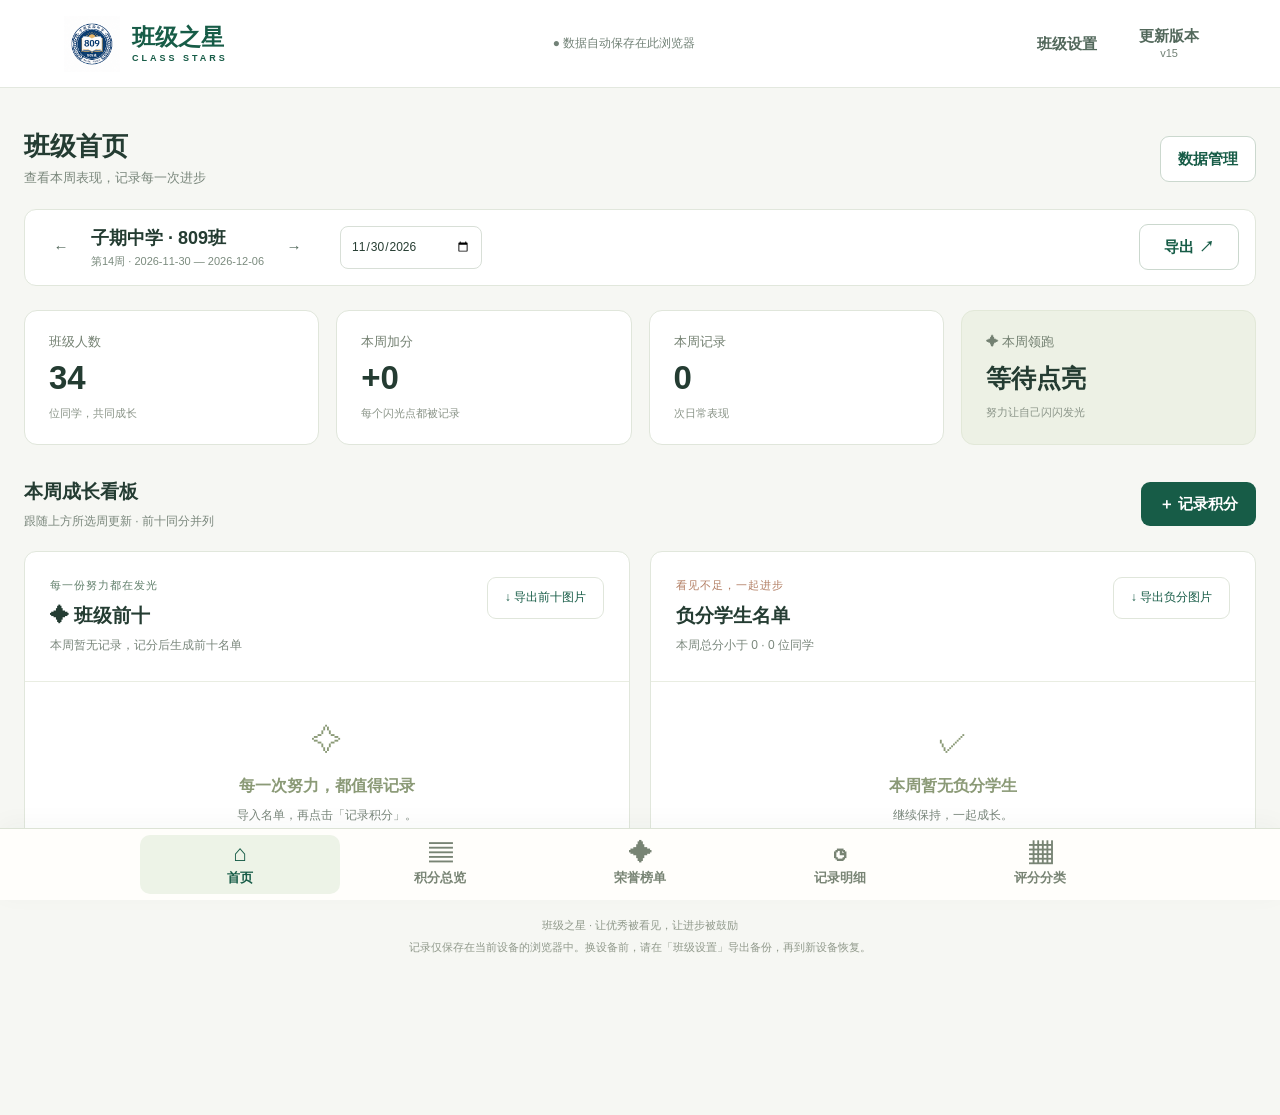
==== commit dc3e523b: "fix: constrain mobile date control width to prevent export overlap" ====
--- a/index.html
+++ b/index.html
@@ -1,6 +1,6 @@
 <!doctype html>
-<html lang="zh-CN"><head><meta charset="utf-8"><meta name="viewport" content="width=device-width, initial-scale=1, viewport-fit=cover"><meta name="theme-color" content="#175c47"><meta name="apple-mobile-web-app-capable" content="yes"><meta name="apple-mobile-web-app-status-bar-style" content="default"><link rel="manifest" href="manifest.webmanifest?v=v14"><link rel="apple-touch-icon" sizes="180x180" href="apple-touch-icon.png?v=v14"><link rel="icon" type="image/png" sizes="32x32" href="favicon.png?v=v14"><title>班级之星 · 每一份努力，都值得被看见</title><link rel="stylesheet" href="style.css?v=v14"></head><body>
-<div id="pullUpdateHint" role="status" aria-live="polite" hidden>↓ 下拉更新</div><header><a class="brand" href="#"><img class="brand-logo" src="icon-192.png?v=v14" width="56" height="56" alt="809班班徽"><span>班级之星<small>CLASS STARS</small></span></a><div class="local">● 数据自动保存在此浏览器</div><div class="header-actions"><button id="settingsBtn" class="quiet">班级设置</button><button id="updateBtn" class="quiet" type="button" title="联网更新网站，保留本地名单与积分"><span id="updateLabel">更新版本</span><small class="app-version">v14</small></button></div></header>
+<html lang="zh-CN"><head><meta charset="utf-8"><meta name="viewport" content="width=device-width, initial-scale=1, viewport-fit=cover"><meta name="theme-color" content="#175c47"><meta name="apple-mobile-web-app-capable" content="yes"><meta name="apple-mobile-web-app-status-bar-style" content="default"><link rel="manifest" href="manifest.webmanifest?v=v15"><link rel="apple-touch-icon" sizes="180x180" href="apple-touch-icon.png?v=v15"><link rel="icon" type="image/png" sizes="32x32" href="favicon.png?v=v15"><title>班级之星 · 每一份努力，都值得被看见</title><link rel="stylesheet" href="style.css?v=v15"></head><body>
+<div id="pullUpdateHint" role="status" aria-live="polite" hidden>↓ 下拉更新</div><header><a class="brand" href="#"><img class="brand-logo" src="icon-192.png?v=v15" width="56" height="56" alt="809班班徽"><span>班级之星<small>CLASS STARS</small></span></a><div class="local">● 数据自动保存在此浏览器</div><div class="header-actions"><button id="settingsBtn" class="quiet">班级设置</button><button id="updateBtn" class="quiet" type="button" title="联网更新网站，保留本地名单与积分"><span id="updateLabel">更新版本</span><small class="app-version">v15</small></button></div></header>
 <main><section class="intro intro-compact"><div><h1 id="pageTitle">班级首页</h1><p id="pageDescription">查看本周表现，记录每一次进步</p></div><button id="dataMenuBtn" class="outline">数据管理</button></section>
 <section class="toolbar" id="weekToolbar"><div class="weekcontrol"><button id="prevWeek" class="quiet" aria-label="上一周">←</button><div><strong id="weekTitle"></strong><small id="weekRange"></small></div><button id="nextWeek" class="quiet" aria-label="下一周">→</button><input id="weekDate" type="date" aria-label="选择本周任意日期"></div><button id="openExportBtn" class="outline">导出 ↗</button></section>
 
@@ -21,4 +21,4 @@
 <dialog id="recordDialog"><form id="recordForm"><div class="modalhead"><h2>记录一次成长</h2><button type="button" class="quiet close">✕</button></div><label>学生<select id="recordStudent" required></select></label><div class="formrow"><label>记录日期<input id="recordDate" type="date" required></label><label>评分分类<select id="recordRule" required></select></label></div><label>分数（正数加分，负数扣分）<input id="recordPoints" type="number" min="-100" max="100" step="1" required></label><label>备注（可选）<input id="recordNote" maxlength="100" placeholder="例如：主动帮助同学整理教室"></label><button class="full" type="submit">保存记录</button></form></dialog>
 <dialog id="settingsDialog"><form id="settingsForm"><div class="modalhead"><h2>班级设置与备份</h2><button type="button" class="quiet close">✕</button></div><label>班级名称<input id="className" maxlength="30" required></label><label>导出表格标题（可选）<input id="tableTitle" maxlength="50" placeholder="班级之星评比（第7周）"></label><p class="hint">导出时，标题中的周次会自动更新为所选周。</p><label>本周获奖名额（同分并列，可能多于名额）<input id="winnerCount" type="number" min="1" max="100" required></label><button type="submit" class="full">保存设置</button></form><hr><h3>默认学生名单</h3><p>已内置班级 34 位学生。按学号更新姓名、补充缺少学生，保留已有积分和名单外学生。</p><button id="applyDefaultsBtn" type="button" class="outline">应用默认名单（保留积分）</button><hr><h3>把成长记录好好保存</h3><p>备份包含学生、分类和全部历史记录。恢复备份会替换当前浏览器的数据。</p><div class="actions"><button id="backupBtn" class="outline">导出备份</button><label class="button outline">恢复备份<input id="restoreFile" type="file" accept=".json" hidden></label></div></dialog>
 <dialog id="ruleDialog"><form id="ruleForm"><div class="modalhead"><h2>评分分类</h2><button type="button" class="quiet close">✕</button></div><input type="hidden" id="ruleId"><label>分类名称<input id="ruleName" required maxlength="20"></label><label>表格简称<input id="ruleShort" required maxlength="6"></label><label>默认分数<input id="rulePoints" type="number" min="-100" max="100" step="1" required></label><button class="full">保存分类</button></form></dialog>
-<dialog id="renameDialog"><form id="renameForm"><div class="modalhead"><h2>修改学生姓名</h2><button type="button" class="quiet close" aria-label="关闭改名">✕</button></div><input id="renameId" type="hidden"><p id="renameStudentInfo"></p><label>新姓名<input id="renameName" maxlength="30" required autocomplete="off"></label><p class="hint">只修改姓名，学号与全部历史积分记录保留。</p><button class="full" type="submit">保存姓名</button></form></dialog><dialog id="installDialog" aria-labelledby="installTitle"><div class="modalhead"><h2 id="installTitle">添加到手机桌面</h2><button type="button" class="quiet close" aria-label="关闭安装指引">×</button></div><button id="installNativeBtn" class="full" hidden>安装班级之星</button><p id="installHint">安装后，可从手机桌面直接打开。首次联网加载后支持离线使用。</p><h3>iPhone / iPad</h3><p>在 Safari 打开本站 → 点击「分享」→「添加到主屏幕」→「添加」。部分新版浏览器也在分享菜单中提供此入口。</p><h3>安卓手机</h3><p>在 Chrome 或 Edge 打开本站，点击上方安装按钮；如果没有安装按钮，打开浏览器菜单，选择「安装应用」或「添加到主屏幕」。微信内请先选择「在浏览器打开」。</p><p class="hint">本地数据不会自动跨浏览器同步；如安装后名单或积分为空，请从原浏览器导出备份，再在桌面应用中恢复。</p></dialog><dialog id="imageDialog" aria-labelledby="imageDialogTitle"><div class="image-dialog-header"><h2 id="imageDialogTitle">图片已生成</h2><button id="imageCloseBtn" type="button" aria-label="关闭导出窗口" title="关闭">×</button></div><div class="image-dialog-content"><p>点击下载；手机也可以长按图片保存。</p><a id="imageDownload" class="button" download="班级之星.png">下载 PNG 图片</a><div id="imagePages"></div></div></dialog><div id="toast" role="status"></div><script src="core.js?v=v14"></script><script src="history-import.js?v=v14"></script><script src="app.js?v=v14"></script><script src="history-ui.js?v=v14"></script></body></html>
+<dialog id="renameDialog"><form id="renameForm"><div class="modalhead"><h2>修改学生姓名</h2><button type="button" class="quiet close" aria-label="关闭改名">✕</button></div><input id="renameId" type="hidden"><p id="renameStudentInfo"></p><label>新姓名<input id="renameName" maxlength="30" required autocomplete="off"></label><p class="hint">只修改姓名，学号与全部历史积分记录保留。</p><button class="full" type="submit">保存姓名</button></form></dialog><dialog id="installDialog" aria-labelledby="installTitle"><div class="modalhead"><h2 id="installTitle">添加到手机桌面</h2><button type="button" class="quiet close" aria-label="关闭安装指引">×</button></div><button id="installNativeBtn" class="full" hidden>安装班级之星</button><p id="installHint">安装后，可从手机桌面直接打开。首次联网加载后支持离线使用。</p><h3>iPhone / iPad</h3><p>在 Safari 打开本站 → 点击「分享」→「添加到主屏幕」→「添加」。部分新版浏览器也在分享菜单中提供此入口。</p><h3>安卓手机</h3><p>在 Chrome 或 Edge 打开本站，点击上方安装按钮；如果没有安装按钮，打开浏览器菜单，选择「安装应用」或「添加到主屏幕」。微信内请先选择「在浏览器打开」。</p><p class="hint">本地数据不会自动跨浏览器同步；如安装后名单或积分为空，请从原浏览器导出备份，再在桌面应用中恢复。</p></dialog><dialog id="imageDialog" aria-labelledby="imageDialogTitle"><div class="image-dialog-header"><h2 id="imageDialogTitle">图片已生成</h2><button id="imageCloseBtn" type="button" aria-label="关闭导出窗口" title="关闭">×</button></div><div class="image-dialog-content"><p>点击下载；手机也可以长按图片保存。</p><a id="imageDownload" class="button" download="班级之星.png">下载 PNG 图片</a><div id="imagePages"></div></div></dialog><div id="toast" role="status"></div><script src="core.js?v=v15"></script><script src="history-import.js?v=v15"></script><script src="app.js?v=v15"></script><script src="history-ui.js?v=v15"></script></body></html>
--- a/style.css
+++ b/style.css
@@ -35,3 +35,12 @@
 [hidden]{display:none!important}.intro-compact{margin-bottom:20px;align-items:center}.intro-compact h1{font-size:26px}.intro-compact p{margin:4px 0 0;font-size:13px}.intro-compact>button{flex-shrink:0}.toolbar{padding:14px 16px;background:#fff;border:1px solid #e1e7dc;border-radius:12px;margin-bottom:24px}.weekcontrol{gap:10px}.weekcontrol>button{width:40px;min-height:44px;padding:8px}.weekcontrol input{margin-left:16px}.toolbar>button{min-width:100px;flex-shrink:0}.data-menu{display:grid;gap:10px}.data-menu button{text-align:left;padding:14px 16px}.data-menu small{display:block;margin-top:4px;font-size:12px;font-weight:400;color:#7a877c}.data-menu>.quiet{text-align:center;margin-top:4px}#exportMenuDialog .exportgroup{display:grid;grid-template-columns:1fr 1fr;gap:12px;margin:20px 0}#exportMenuDialog select{grid-column:1/-1;width:100%}#exportMenuDialog .hint{margin-top:16px}.home-heading-actions{width:auto}.home-heading-actions button{padding:10px 18px}.panelhead .actions{gap:10px}.panelhead{border-bottom:1px solid #eef0e9;margin-bottom:0}.home-card .panelhead button{font-size:12px;background:transparent;border-color:#e0e6db;font-weight:500}.panelhead>button{white-space:nowrap}
 @media(max-width:760px){main{padding-top:22px}.intro-compact{flex-wrap:nowrap;align-items:center;gap:10px}.intro-compact h1{font-size:23px}.intro-compact p{font-size:12px}.intro-compact>button{font-size:13px;padding:10px 12px}.toolbar{display:grid;grid-template-columns:minmax(0,1fr) auto;gap:12px;padding:12px}.weekcontrol{display:grid;grid-template-columns:36px minmax(0,1fr) 36px;gap:3px}.weekcontrol strong{font-size:14px}.weekcontrol small{font-size:10px}.weekcontrol>button{width:36px}.weekcontrol input{grid-column:1/-1;width:100%;margin:8px 0 0;min-height:40px}.toolbar>button{min-width:64px;padding:10px;align-self:stretch}.home-heading{align-items:center;flex-wrap:nowrap}.home-heading h2{font-size:17px}.home-heading-actions{width:auto;display:block;flex-shrink:0}.home-heading-actions button{font-size:13px;padding:10px 12px}.panelhead .actions{display:grid;grid-template-columns:minmax(0,1fr) auto}.panelhead .actions input{width:100%;min-width:0}.panelhead .actions button{padding:10px 13px}.panelhead>button{align-self:flex-start}.home-card .panelhead{flex-direction:row;flex-wrap:wrap}.home-card .panelhead p{max-width:190px}}
 @media(max-width:760px){.toolbar>button{align-self:center;min-height:44px}}
+
+/* Prevent iOS date controls from imposing their intrinsic width on the grid. */
+@media(max-width:760px){
+  #weekToolbar .weekcontrol{min-width:0;max-width:100%}
+  #weekToolbar #weekDate{display:block;box-sizing:border-box;min-width:0;width:100%;max-width:100%;inline-size:100%;min-inline-size:0;padding:10px 6px;-webkit-appearance:none;appearance:none}
+  #weekDate::-webkit-date-and-time-value{min-width:0;text-align:left}
+  #weekDate::-webkit-datetime-edit{min-width:0;padding:0}
+  #openExportBtn{white-space:nowrap}
+}
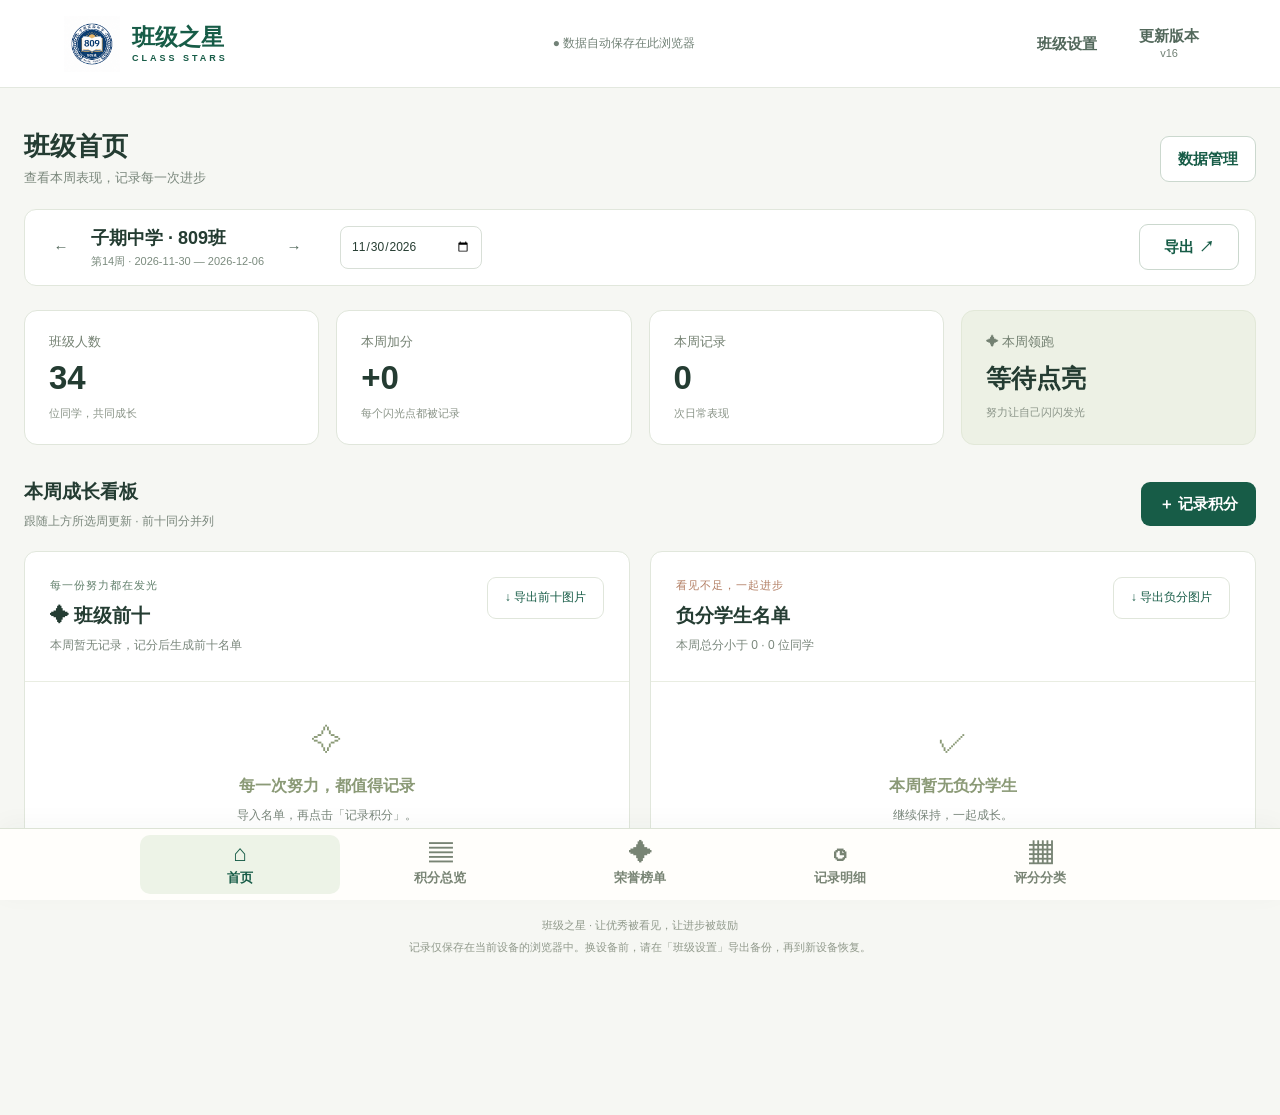
==== commit 05fed957: "Fix weekly history import for class scores template" ====
--- a/index.html
+++ b/index.html
@@ -1,6 +1,6 @@
 <!doctype html>
-<html lang="zh-CN"><head><meta charset="utf-8"><meta name="viewport" content="width=device-width, initial-scale=1, viewport-fit=cover"><meta name="theme-color" content="#175c47"><meta name="apple-mobile-web-app-capable" content="yes"><meta name="apple-mobile-web-app-status-bar-style" content="default"><link rel="manifest" href="manifest.webmanifest?v=v15"><link rel="apple-touch-icon" sizes="180x180" href="apple-touch-icon.png?v=v15"><link rel="icon" type="image/png" sizes="32x32" href="favicon.png?v=v15"><title>班级之星 · 每一份努力，都值得被看见</title><link rel="stylesheet" href="style.css?v=v15"></head><body>
-<div id="pullUpdateHint" role="status" aria-live="polite" hidden>↓ 下拉更新</div><header><a class="brand" href="#"><img class="brand-logo" src="icon-192.png?v=v15" width="56" height="56" alt="809班班徽"><span>班级之星<small>CLASS STARS</small></span></a><div class="local">● 数据自动保存在此浏览器</div><div class="header-actions"><button id="settingsBtn" class="quiet">班级设置</button><button id="updateBtn" class="quiet" type="button" title="联网更新网站，保留本地名单与积分"><span id="updateLabel">更新版本</span><small class="app-version">v15</small></button></div></header>
+<html lang="zh-CN"><head><meta charset="utf-8"><meta name="viewport" content="width=device-width, initial-scale=1, viewport-fit=cover"><meta name="theme-color" content="#175c47"><meta name="apple-mobile-web-app-capable" content="yes"><meta name="apple-mobile-web-app-status-bar-style" content="default"><link rel="manifest" href="manifest.webmanifest?v=v16"><link rel="apple-touch-icon" sizes="180x180" href="apple-touch-icon.png?v=v16"><link rel="icon" type="image/png" sizes="32x32" href="favicon.png?v=v16"><title>班级之星 · 每一份努力，都值得被看见</title><link rel="stylesheet" href="style.css?v=v16"></head><body>
+<div id="pullUpdateHint" role="status" aria-live="polite" hidden>↓ 下拉更新</div><header><a class="brand" href="#"><img class="brand-logo" src="icon-192.png?v=v16" width="56" height="56" alt="809班班徽"><span>班级之星<small>CLASS STARS</small></span></a><div class="local">● 数据自动保存在此浏览器</div><div class="header-actions"><button id="settingsBtn" class="quiet">班级设置</button><button id="updateBtn" class="quiet" type="button" title="联网更新网站，保留本地名单与积分"><span id="updateLabel">更新版本</span><small class="app-version">v16</small></button></div></header>
 <main><section class="intro intro-compact"><div><h1 id="pageTitle">班级首页</h1><p id="pageDescription">查看本周表现，记录每一次进步</p></div><button id="dataMenuBtn" class="outline">数据管理</button></section>
 <section class="toolbar" id="weekToolbar"><div class="weekcontrol"><button id="prevWeek" class="quiet" aria-label="上一周">←</button><div><strong id="weekTitle"></strong><small id="weekRange"></small></div><button id="nextWeek" class="quiet" aria-label="下一周">→</button><input id="weekDate" type="date" aria-label="选择本周任意日期"></div><button id="openExportBtn" class="outline">导出 ↗</button></section>
 
@@ -17,8 +17,8 @@
 <dialog id="dataMenuDialog"><div class="modalhead"><h2>数据管理</h2><button class="quiet close" aria-label="关闭数据管理">✕</button></div><div class="data-menu"><button id="historyImportBtn" class="outline">导入历史积分<small>按周导入 Excel，替换对应周记录</small></button><button id="importBtn" class="outline">导入学生名单<small>添加学生，保留已有积分</small></button><button id="manageBackupBtn" class="outline">备份与恢复<small>保存或迁移全部班级数据</small></button><button id="installBtn" class="quiet">添加到手机桌面</button></div></dialog>
 <dialog id="exportMenuDialog"><div class="modalhead"><h2>导出本周数据</h2><button class="quiet close" aria-label="关闭导出选项">✕</button></div><p id="exportPeriod"></p><div class="exportgroup"><select id="exportType" aria-label="导出内容"><option value="table">每周积分明细</option><option value="stars">班级之星荣誉榜</option><option value="top">班级前十名单</option><option value="negative">负分学生名单</option></select><button id="exportBtn" class="outline">↓ 导出图片</button><button id="exportExcelBtn" class="outline">↓ 导出 Excel</button></div><p class="hint">图片适合分享；Excel 附带完整周数据，可重新导入。</p></dialog>
 <dialog id="importDialog"><form method="dialog"><div class="modalhead"><h2>导入学生名单</h2><button class="quiet" value="cancel" aria-label="关闭">✕</button></div></form><p>支持 .xlsx、.csv、.txt；前两列为「学号、姓名」。也可每行只写一个姓名，自动生成学号。</p><label class="filebox">↑ 选择名单文件<input id="rosterFile" type="file" accept=".xlsx,.csv,.txt"></label><button id="templateBtn" class="quiet">下载 CSV 模板（Excel 可打开）</button><label>或直接粘贴名单<textarea id="rosterText" rows="7" placeholder="学号,姓名&#10;1,张同学&#10;2,李同学"></textarea></label><div id="importPreview" class="hint">相同学号、姓名将跳过；相同学号不同姓名会提示冲突。</div><button id="confirmImport" class="full">确认导入（追加名单）</button></dialog>
-<dialog id="historyImportDialog" aria-labelledby="historyImportTitle"><div class="modalhead"><h2 id="historyImportTitle">导入历史积分</h2><button type="button" class="quiet close" aria-label="关闭历史导入">✕</button></div><div class="history-dialog-content"><p>网站导出的 Excel 会自动选择「完整周数据」表恢复准确日期和明细。每周一张表，列为「学号、姓名、总分、一、二、三、四、五、加分」。也支持周末列。请先预览，再确认导入。</p><label class="filebox">↑ 选择每周 Excel / CSV<input id="historyFile" type="file" accept=".xlsx,.xls,.csv"></label><label id="historySheetWrap" hidden>选择工作表<select id="historySheet"></select></label><details><summary>或直接粘贴表格文字</summary><label class="history-paste-label">从 Excel 复制完整表格，或粘贴 CSV<textarea id="historyPaste" rows="4" placeholder="学号,姓名,总分,一,二,三,四,五,加分&#10;01,陈伯渊,1,-1作,,,,,+2进"></textarea></label><p class="hint">无表头时按上述九列顺序识别，请保留空白列的逗号或制表符。</p></details><p id="historyDetection" class="hint"></p><div class="formrow history-period"><label>第几周<input id="historyWeekNumber" type="number" min="1" max="1000" step="1" inputmode="numeric" placeholder="如：7"></label><label>该周任意日期<input id="historyWeekDate" type="date" min="2026-08-31"></label></div><label>结束日期（自动计算，周日）<input id="historyWeekEnd" type="date" readonly></label><p id="historySummary" role="status"></p><div id="historyPreview"></div><label id="historyNameWrap" class="history-name-ack" hidden><input id="historyNameAck" type="checkbox"> 我已核对姓名差异，同意按学号匹配并保留现有姓名。</label><p class="hint">导入会整体替换所选周的全部积分（包括文件未列出学生的该周记录），其他周不变；总分不符、未知学生或日期冲突时不会写入。建议先在「班级设置」导出备份。</p></div><div class="history-dialog-footer"><button id="historyCommitBtn" type="button" class="full" disabled>确认导入所选周</button></div></dialog>
+<dialog id="historyImportDialog" aria-labelledby="historyImportTitle"><div class="modalhead"><h2 id="historyImportTitle">导入历史积分</h2><button type="button" class="quiet close" aria-label="关闭历史导入">✕</button></div><div class="history-dialog-content"><p>网站导出的 Excel 会自动选择「完整周数据」表恢复准确日期和明细。每周一张表，保留「学号、姓名、总分」及明细表头。星期列按表头识别，可以省略没有记分的日期列；「展所长」按加分导入。请先预览，再确认导入。</p><button type="button" id="historyTemplateBtn" class="outline">下载 Excel 模板</button><label class="filebox">↑ 选择每周 Excel / CSV<input id="historyFile" type="file" accept=".xlsx,.xls,.csv"></label><label id="historySheetWrap" hidden>选择工作表<select id="historySheet"></select></label><details><summary>或直接粘贴表格文字</summary><label class="history-paste-label">从 Excel 复制完整表格，或粘贴 CSV<textarea id="historyPaste" rows="4" placeholder="学号,姓名,总分,一,二,三,四,五,加分&#10;01,陈伯渊,1,-1作,,,,,+2进"></textarea></label><p class="hint">请保留表头。无表头时必须按学号、姓名、总分、一、二、三、四、五、展所长的顺序，并保留空列的分隔符。</p></details><p id="historyDetection" class="hint"></p><div class="formrow history-period"><label>第几周<input id="historyWeekNumber" type="number" min="1" max="1000" step="1" inputmode="numeric" placeholder="如：7"></label><label>该周任意日期<input id="historyWeekDate" type="date" min="2026-08-31"></label></div><label>结束日期（自动计算，周日）<input id="historyWeekEnd" type="date" readonly></label><p id="historySummary" role="status"></p><div id="historyPreview"></div><label id="historyNameWrap" class="history-name-ack" hidden><input id="historyNameAck" type="checkbox"> 我已核对姓名差异，同意按学号匹配并保留现有姓名。</label><p class="hint">导入会整体替换所选周的全部积分（包括文件未列出学生的该周记录），其他周不变；总分不符、未知学生或日期冲突时不会写入。建议先在「班级设置」导出备份。</p></div><div class="history-dialog-footer"><button id="historyCommitBtn" type="button" class="full" disabled>确认导入所选周</button></div></dialog>
 <dialog id="recordDialog"><form id="recordForm"><div class="modalhead"><h2>记录一次成长</h2><button type="button" class="quiet close">✕</button></div><label>学生<select id="recordStudent" required></select></label><div class="formrow"><label>记录日期<input id="recordDate" type="date" required></label><label>评分分类<select id="recordRule" required></select></label></div><label>分数（正数加分，负数扣分）<input id="recordPoints" type="number" min="-100" max="100" step="1" required></label><label>备注（可选）<input id="recordNote" maxlength="100" placeholder="例如：主动帮助同学整理教室"></label><button class="full" type="submit">保存记录</button></form></dialog>
 <dialog id="settingsDialog"><form id="settingsForm"><div class="modalhead"><h2>班级设置与备份</h2><button type="button" class="quiet close">✕</button></div><label>班级名称<input id="className" maxlength="30" required></label><label>导出表格标题（可选）<input id="tableTitle" maxlength="50" placeholder="班级之星评比（第7周）"></label><p class="hint">导出时，标题中的周次会自动更新为所选周。</p><label>本周获奖名额（同分并列，可能多于名额）<input id="winnerCount" type="number" min="1" max="100" required></label><button type="submit" class="full">保存设置</button></form><hr><h3>默认学生名单</h3><p>已内置班级 34 位学生。按学号更新姓名、补充缺少学生，保留已有积分和名单外学生。</p><button id="applyDefaultsBtn" type="button" class="outline">应用默认名单（保留积分）</button><hr><h3>把成长记录好好保存</h3><p>备份包含学生、分类和全部历史记录。恢复备份会替换当前浏览器的数据。</p><div class="actions"><button id="backupBtn" class="outline">导出备份</button><label class="button outline">恢复备份<input id="restoreFile" type="file" accept=".json" hidden></label></div></dialog>
 <dialog id="ruleDialog"><form id="ruleForm"><div class="modalhead"><h2>评分分类</h2><button type="button" class="quiet close">✕</button></div><input type="hidden" id="ruleId"><label>分类名称<input id="ruleName" required maxlength="20"></label><label>表格简称<input id="ruleShort" required maxlength="6"></label><label>默认分数<input id="rulePoints" type="number" min="-100" max="100" step="1" required></label><button class="full">保存分类</button></form></dialog>
-<dialog id="renameDialog"><form id="renameForm"><div class="modalhead"><h2>修改学生姓名</h2><button type="button" class="quiet close" aria-label="关闭改名">✕</button></div><input id="renameId" type="hidden"><p id="renameStudentInfo"></p><label>新姓名<input id="renameName" maxlength="30" required autocomplete="off"></label><p class="hint">只修改姓名，学号与全部历史积分记录保留。</p><button class="full" type="submit">保存姓名</button></form></dialog><dialog id="installDialog" aria-labelledby="installTitle"><div class="modalhead"><h2 id="installTitle">添加到手机桌面</h2><button type="button" class="quiet close" aria-label="关闭安装指引">×</button></div><button id="installNativeBtn" class="full" hidden>安装班级之星</button><p id="installHint">安装后，可从手机桌面直接打开。首次联网加载后支持离线使用。</p><h3>iPhone / iPad</h3><p>在 Safari 打开本站 → 点击「分享」→「添加到主屏幕」→「添加」。部分新版浏览器也在分享菜单中提供此入口。</p><h3>安卓手机</h3><p>在 Chrome 或 Edge 打开本站，点击上方安装按钮；如果没有安装按钮，打开浏览器菜单，选择「安装应用」或「添加到主屏幕」。微信内请先选择「在浏览器打开」。</p><p class="hint">本地数据不会自动跨浏览器同步；如安装后名单或积分为空，请从原浏览器导出备份，再在桌面应用中恢复。</p></dialog><dialog id="imageDialog" aria-labelledby="imageDialogTitle"><div class="image-dialog-header"><h2 id="imageDialogTitle">图片已生成</h2><button id="imageCloseBtn" type="button" aria-label="关闭导出窗口" title="关闭">×</button></div><div class="image-dialog-content"><p>点击下载；手机也可以长按图片保存。</p><a id="imageDownload" class="button" download="班级之星.png">下载 PNG 图片</a><div id="imagePages"></div></div></dialog><div id="toast" role="status"></div><script src="core.js?v=v15"></script><script src="history-import.js?v=v15"></script><script src="app.js?v=v15"></script><script src="history-ui.js?v=v15"></script></body></html>
+<dialog id="renameDialog"><form id="renameForm"><div class="modalhead"><h2>修改学生姓名</h2><button type="button" class="quiet close" aria-label="关闭改名">✕</button></div><input id="renameId" type="hidden"><p id="renameStudentInfo"></p><label>新姓名<input id="renameName" maxlength="30" required autocomplete="off"></label><p class="hint">只修改姓名，学号与全部历史积分记录保留。</p><button class="full" type="submit">保存姓名</button></form></dialog><dialog id="installDialog" aria-labelledby="installTitle"><div class="modalhead"><h2 id="installTitle">添加到手机桌面</h2><button type="button" class="quiet close" aria-label="关闭安装指引">×</button></div><button id="installNativeBtn" class="full" hidden>安装班级之星</button><p id="installHint">安装后，可从手机桌面直接打开。首次联网加载后支持离线使用。</p><h3>iPhone / iPad</h3><p>在 Safari 打开本站 → 点击「分享」→「添加到主屏幕」→「添加」。部分新版浏览器也在分享菜单中提供此入口。</p><h3>安卓手机</h3><p>在 Chrome 或 Edge 打开本站，点击上方安装按钮；如果没有安装按钮，打开浏览器菜单，选择「安装应用」或「添加到主屏幕」。微信内请先选择「在浏览器打开」。</p><p class="hint">本地数据不会自动跨浏览器同步；如安装后名单或积分为空，请从原浏览器导出备份，再在桌面应用中恢复。</p></dialog><dialog id="imageDialog" aria-labelledby="imageDialogTitle"><div class="image-dialog-header"><h2 id="imageDialogTitle">图片已生成</h2><button id="imageCloseBtn" type="button" aria-label="关闭导出窗口" title="关闭">×</button></div><div class="image-dialog-content"><p>点击下载；手机也可以长按图片保存。</p><a id="imageDownload" class="button" download="班级之星.png">下载 PNG 图片</a><div id="imagePages"></div></div></dialog><div id="toast" role="status"></div><script src="core.js?v=v16"></script><script src="history-import.js?v=v16"></script><script src="app.js?v=v16"></script><script src="history-ui.js?v=v16"></script></body></html>
